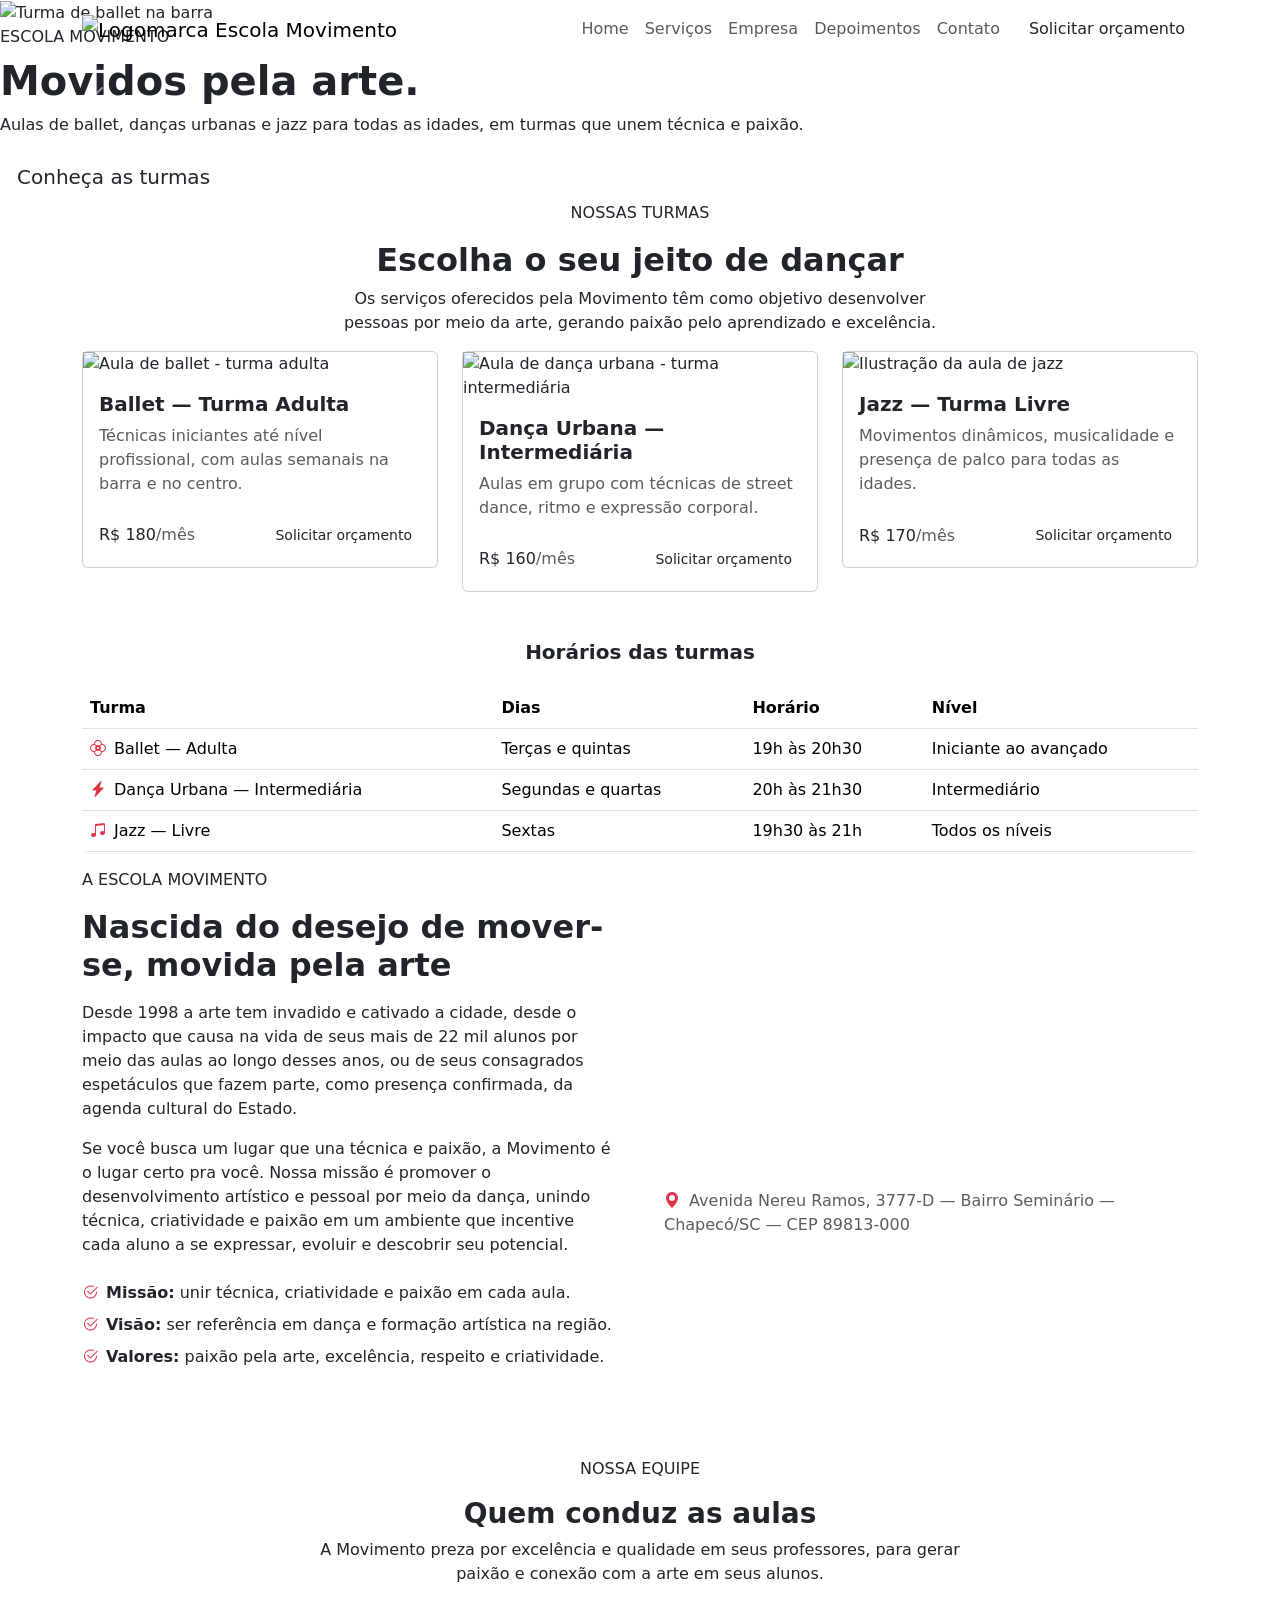
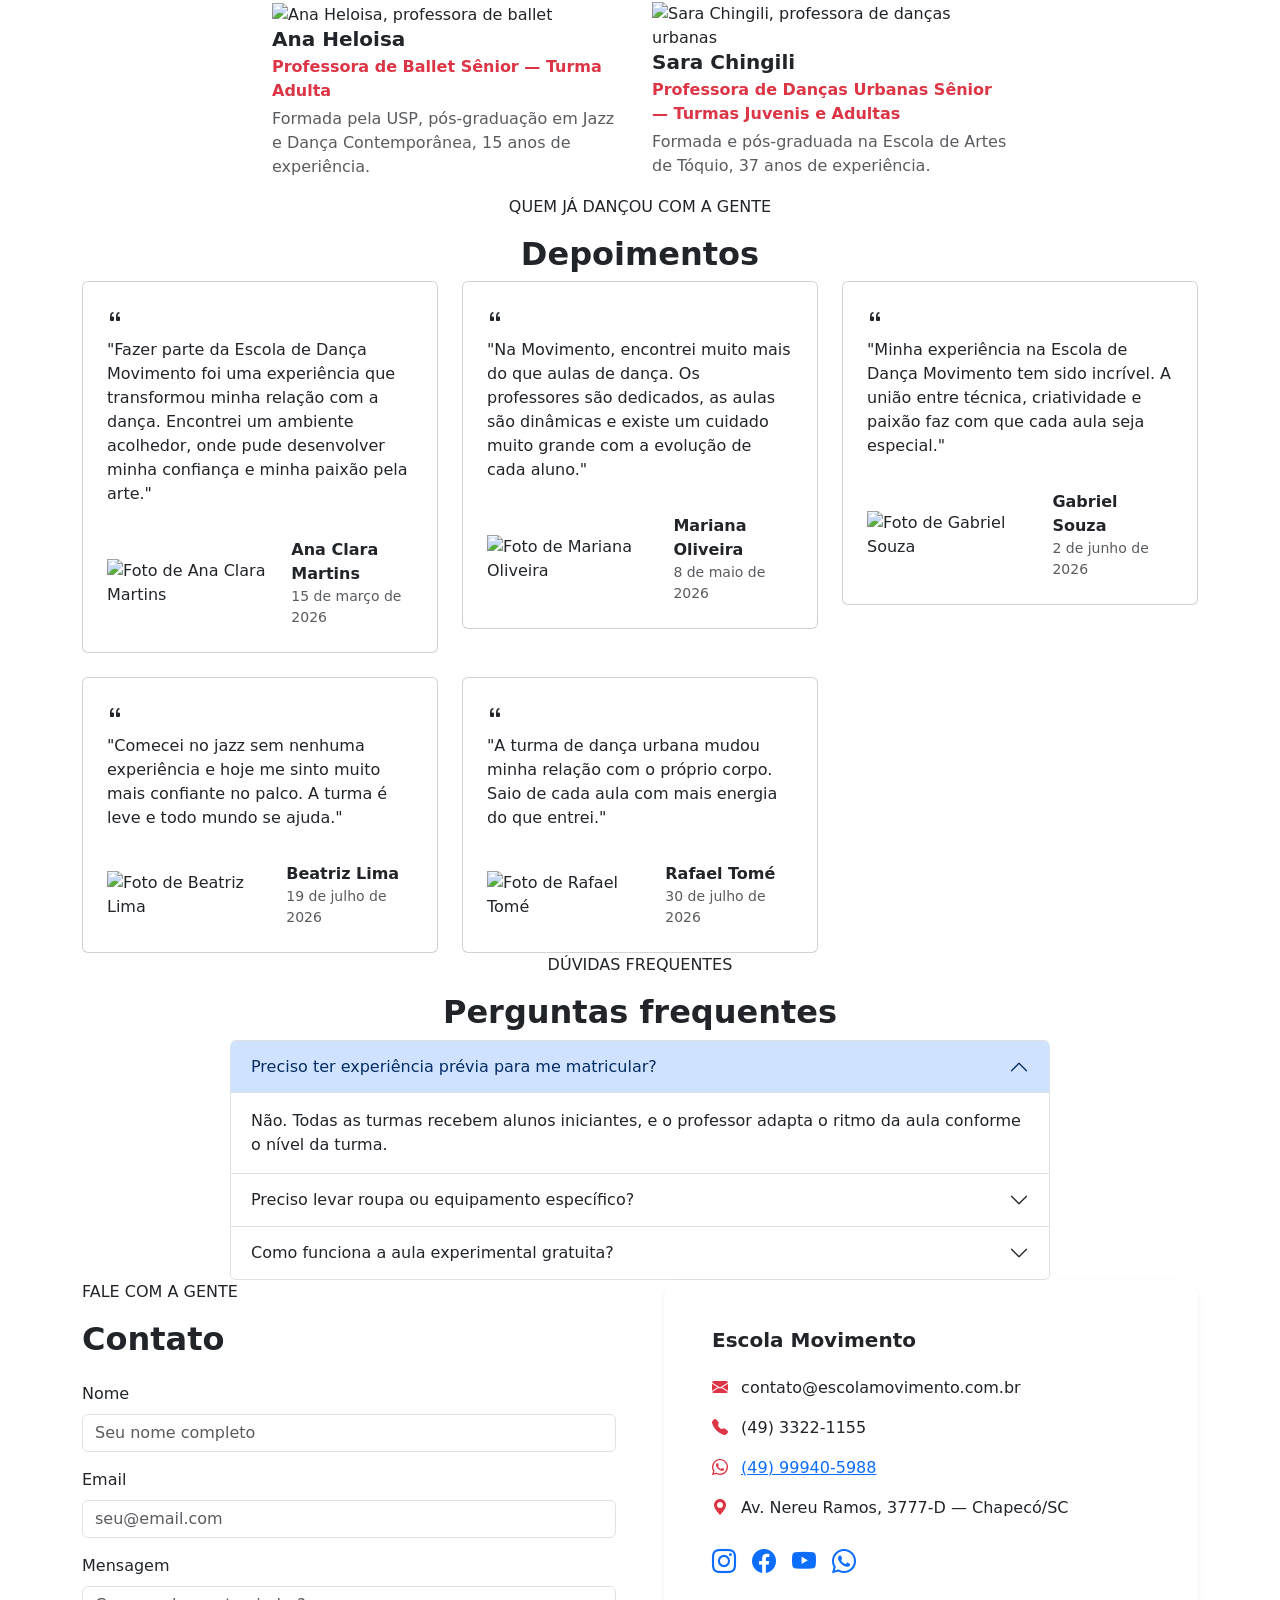
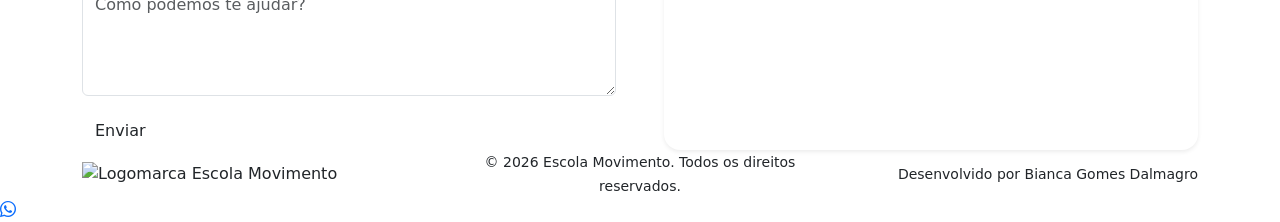
==== index.html @ 4740222b "Add files via upload" ====
<!DOCTYPE html>
<html lang="pt-br">
<head>
<meta charset="UTF-8">
<meta name="viewport" content="width=device-width, initial-scale=1.0">
<title>Escola Movimento — Movidos pela Arte</title>
<meta name="description" content="Escola de dança Movimento: aulas de ballet, danças urbanas e jazz. Movidos pela arte.">

<!-- Google Fonts -->
<link rel="preconnect" href="https://fonts.googleapis.com">
<link href="https://fonts.googleapis.com/css2?family=Fraunces:wght@400;600;700&family=Work+Sans:wght@400;500;600;700&display=swap" rel="stylesheet">

<!-- Bootstrap 5 -->
<link href="https://cdn.jsdelivr.net/npm/bootstrap@5.3.3/dist/css/bootstrap.min.css" rel="stylesheet">
<!-- Bootstrap Icons -->
<link rel="stylesheet" href="https://cdn.jsdelivr.net/npm/bootstrap-icons@1.11.3/font/bootstrap-icons.css">

<link href="css/style.css" rel="stylesheet">
</head>
<body>

<!-- ===================== NAVBAR ===================== -->
<nav class="navbar navbar-expand-lg navbar-movimento fixed-top">
  <div class="container">
    <a class="navbar-brand" href="index.html">
      <img src="images/logo/logo-movimento.png" alt="Logomarca Escola Movimento">
    </a>
    <button class="navbar-toggler" type="button" data-bs-toggle="collapse" data-bs-target="#menuPrincipal">
      <span class="navbar-toggler-icon"></span>
    </button>
    <div class="collapse navbar-collapse" id="menuPrincipal">
      <ul class="navbar-nav ms-auto align-items-lg-center">
        <li class="nav-item"><a class="nav-link" href="index.html">Home</a></li>
        <li class="nav-item"><a class="nav-link" href="#servicos">Serviços</a></li>
        <li class="nav-item"><a class="nav-link" href="#empresa">Empresa</a></li>
        <li class="nav-item"><a class="nav-link" href="#depoimentos">Depoimentos</a></li>
        <li class="nav-item"><a class="nav-link" href="#contato">Contato</a></li>
        <li class="nav-item ms-lg-2 mt-2 mt-lg-0">
          <a class="btn btn-orcamento" href="#servicos">Solicitar orçamento</a>
        </li>
      </ul>
    </div>
  </div>
</nav>

<!-- ===================== HERO / CARROSSEL ===================== -->
<header id="carroselPrincipal" class="carousel slide hero-carousel" data-bs-ride="carousel">
  <div class="carousel-indicators">
    <button type="button" data-bs-target="#carroselPrincipal" data-bs-slide-to="0" class="active"></button>
    <button type="button" data-bs-target="#carroselPrincipal" data-bs-slide-to="1"></button>
    <button type="button" data-bs-target="#carroselPrincipal" data-bs-slide-to="2"></button>
  </div>
  <div class="carousel-inner">
    <div class="carousel-item active">
      <img src="images/servicos/ballet-1.jpg" alt="Turma de ballet na barra">
      <div class="hero-caption">
        <p class="eyebrow mb-2">ESCOLA MOVIMENTO</p>
        <h1 class="display-font fw-bold">Movidos pela arte.</h1>
        <p>Aulas de ballet, danças urbanas e jazz para todas as idades, em turmas que unem técnica e paixão.</p>
        <div class="mt-3"><a href="#servicos" class="btn btn-orcamento btn-lg">Conheça as turmas</a></div>
      </div>
    </div>
    <div class="carousel-item">
      <img src="images/servicos/urbana-1.jpg" alt="Turma de dança urbana em aula">
      <div class="hero-caption">
        <p class="eyebrow mb-2">PROMOÇÃO DE SETEMBRO</p>
        <h1 class="display-font fw-bold">1ª aula experimental grátis</h1>
        <p>Matricule-se em setembro e ganhe a primeira semana de aula em qualquer uma das nossas turmas.</p>
        <div class="mt-3"><a href="#contato" class="btn btn-orcamento btn-lg">Fale conosco</a></div>
      </div>
    </div>
    <div class="carousel-item">
      <img src="images/profissionais/sara-chingili.jpg" alt="Professora conduzindo turma de dança">
      <div class="hero-caption">
        <p class="eyebrow mb-2">DESDE 1998</p>
        <h1 class="display-font fw-bold">27 anos formando artistas</h1>
        <p>Mais de 22 mil alunos já passaram pela Movimento. Técnica, criatividade e paixão em cada aula.</p>
        <div class="mt-3"><a href="#empresa" class="btn btn-outline-light btn-lg">Nossa história</a></div>
      </div>
    </div>
  </div>
  <button class="carousel-control-prev" type="button" data-bs-target="#carroselPrincipal" data-bs-slide="prev">
    <span class="carousel-control-prev-icon"></span>
  </button>
  <button class="carousel-control-next" type="button" data-bs-target="#carroselPrincipal" data-bs-slide="next">
    <span class="carousel-control-next-icon"></span>
  </button>
</header>

<!-- ===================== CATÁLOGO DE SERVIÇOS ===================== -->
<section id="servicos" class="section">
  <div class="container">
    <div class="text-center section-title mx-auto" style="max-width:640px;">
      <div class="divider-dot mx-auto"></div>
      <p class="eyebrow">NOSSAS TURMAS</p>
      <h2 class="display-font fw-bold">Escolha o seu jeito de dançar</h2>
      <p>Os serviços oferecidos pela Movimento têm como objetivo desenvolver pessoas por meio da arte, gerando paixão pelo aprendizado e excelência.</p>
    </div>

    <div class="row g-4">
      <!-- Serviço 1: Ballet -->
      <div class="col-md-4">
        <div class="card card-servico">
          <img src="images/servicos/ballet-1.jpg" alt="Aula de ballet - turma adulta">
          <div class="card-body d-flex flex-column">
            <h3 class="h5 fw-bold">Ballet — Turma Adulta</h3>
            <p class="text-muted">Técnicas iniciantes até nível profissional, com aulas semanais na barra e no centro.</p>
            <div class="d-flex justify-content-between align-items-center mt-auto pt-2">
              <span class="price">R$ 180<small class="fs-6 text-muted">/mês</small></span>
              <a href="servico1.html" class="btn btn-orcamento btn-sm">Solicitar orçamento</a>
            </div>
          </div>
        </div>
      </div>
      <!-- Serviço 2: Dança Urbana -->
      <div class="col-md-4">
        <div class="card card-servico">
          <img src="images/servicos/urbana-1.jpg" alt="Aula de dança urbana - turma intermediária">
          <div class="card-body d-flex flex-column">
            <h3 class="h5 fw-bold">Dança Urbana — Intermediária</h3>
            <p class="text-muted">Aulas em grupo com técnicas de street dance, ritmo e expressão corporal.</p>
            <div class="d-flex justify-content-between align-items-center mt-auto pt-2">
              <span class="price">R$ 160<small class="fs-6 text-muted">/mês</small></span>
              <a href="servico2.html" class="btn btn-orcamento btn-sm">Solicitar orçamento</a>
            </div>
          </div>
        </div>
      </div>
      <!-- Serviço 3: Jazz -->
      <div class="col-md-4">
        <div class="card card-servico">
          <div class="svg-wrap">
            <img src="images/servicos/jazz-1.svg" alt="Ilustração da aula de jazz">
          </div>
          <div class="card-body d-flex flex-column">
            <h3 class="h5 fw-bold">Jazz — Turma Livre</h3>
            <p class="text-muted">Movimentos dinâmicos, musicalidade e presença de palco para todas as idades.</p>
            <div class="d-flex justify-content-between align-items-center mt-auto pt-2">
              <span class="price">R$ 170<small class="fs-6 text-muted">/mês</small></span>
              <a href="servico3.html" class="btn btn-orcamento btn-sm">Solicitar orçamento</a>
            </div>
          </div>
        </div>
      </div>
    </div>

    <!-- Tabela de horários -->
    <div class="mt-5">
      <h3 class="h5 fw-bold text-center mb-4">Horários das turmas</h3>
      <div class="table-responsive">
        <table class="table table-horarios align-middle bg-white rounded overflow-hidden">
          <thead>
            <tr>
              <th>Turma</th>
              <th>Dias</th>
              <th>Horário</th>
              <th>Nível</th>
            </tr>
          </thead>
          <tbody>
            <tr>
              <td><i class="bi bi-flower2 me-2 text-danger"></i>Ballet — Adulta</td>
              <td>Terças e quintas</td>
              <td>19h às 20h30</td>
              <td>Iniciante ao avançado</td>
            </tr>
            <tr>
              <td><i class="bi bi-lightning-charge-fill me-2 text-danger"></i>Dança Urbana — Intermediária</td>
              <td>Segundas e quartas</td>
              <td>20h às 21h30</td>
              <td>Intermediário</td>
            </tr>
            <tr>
              <td><i class="bi bi-music-note-beamed me-2 text-danger"></i>Jazz — Livre</td>
              <td>Sextas</td>
              <td>19h30 às 21h</td>
              <td>Todos os níveis</td>
            </tr>
          </tbody>
        </table>
      </div>
    </div>
  </div>
</section>

<!-- ===================== EMPRESA / PROFISSIONAIS ===================== -->
<section id="empresa" class="section section-alt">
  <div class="container">
    <div class="row align-items-center g-5">
      <div class="col-lg-6">
        <div class="divider-dot"></div>
        <p class="eyebrow">A ESCOLA MOVIMENTO</p>
        <h2 class="display-font fw-bold mb-3">Nascida do desejo de mover-se, movida pela arte</h2>
        <p>Desde 1998 a arte tem invadido e cativado a cidade, desde o impacto que causa na vida de seus mais de 22 mil alunos por meio das aulas ao longo desses anos, ou de seus consagrados espetáculos que fazem parte, como presença confirmada, da agenda cultural do Estado.</p>
        <p>Se você busca um lugar que una técnica e paixão, a Movimento é o lugar certo pra você. Nossa missão é promover o desenvolvimento artístico e pessoal por meio da dança, unindo técnica, criatividade e paixão em um ambiente que incentive cada aluno a se expressar, evoluir e descobrir seu potencial.</p>
        <ul class="list-unstyled mt-4">
          <li class="mb-2"><i class="bi bi-check2-circle text-danger me-2"></i><strong>Missão:</strong> unir técnica, criatividade e paixão em cada aula.</li>
          <li class="mb-2"><i class="bi bi-check2-circle text-danger me-2"></i><strong>Visão:</strong> ser referência em dança e formação artística na região.</li>
          <li class="mb-2"><i class="bi bi-check2-circle text-danger me-2"></i><strong>Valores:</strong> paixão pela arte, excelência, respeito e criatividade.</li>
        </ul>
      </div>
      <div class="col-lg-6">
        <iframe class="map-frame" loading="lazy"
          src="https://www.google.com/maps?q=Avenida+Nereu+Ramos,+3777,+Semin%C3%A1rio,+Chapec%C3%B3+-+SC,+89813-000&output=embed"
          allowfullscreen></iframe>
        <p class="text-muted mt-3 mb-0"><i class="bi bi-geo-alt-fill text-danger me-1"></i>
          Avenida Nereu Ramos, 3777-D — Bairro Seminário — Chapecó/SC — CEP 89813-000</p>
      </div>
    </div>

    <!-- Profissionais -->
    <div class="text-center section-title mx-auto mt-5 pt-4" style="max-width:640px;">
      <p class="eyebrow">NOSSA EQUIPE</p>
      <h3 class="display-font fw-bold">Quem conduz as aulas</h3>
      <p>A Movimento preza por excelência e qualidade em seus professores, para gerar paixão e conexão com a arte em seus alunos.</p>
    </div>
    <div class="row g-4 justify-content-center">
      <div class="col-md-4">
        <div class="card-profissional">
          <img src="images/profissionais/ana-heloisa.jpg" alt="Ana Heloisa, professora de ballet">
          <h4 class="h5 fw-bold mb-1">Ana Heloisa</h4>
          <p class="text-danger fw-semibold mb-1">Professora de Ballet Sênior — Turma Adulta</p>
          <p class="text-muted">Formada pela USP, pós-graduação em Jazz e Dança Contemporânea, 15 anos de experiência.</p>
        </div>
      </div>
      <div class="col-md-4">
        <div class="card-profissional">
          <img src="images/profissionais/sara-chingili.jpg" alt="Sara Chingili, professora de danças urbanas">
          <h4 class="h5 fw-bold mb-1">Sara Chingili</h4>
          <p class="text-danger fw-semibold mb-1">Professora de Danças Urbanas Sênior — Turmas Juvenis e Adultas</p>
          <p class="text-muted">Formada e pós-graduada na Escola de Artes de Tóquio, 37 anos de experiência.</p>
        </div>
      </div>
    </div>
  </div>
</section>

<!-- ===================== DEPOIMENTOS ===================== -->
<section id="depoimentos" class="section">
  <div class="container">
    <div class="text-center section-title mx-auto" style="max-width:640px;">
      <div class="divider-dot mx-auto"></div>
      <p class="eyebrow">QUEM JÁ DANÇOU COM A GENTE</p>
      <h2 class="display-font fw-bold">Depoimentos</h2>
    </div>
    <div class="row g-4">
      <div class="col-md-4">
        <div class="card card-depoimento p-4">
          <i class="bi bi-quote quote-icon mb-2"></i>
          <p>"Fazer parte da Escola de Dança Movimento foi uma experiência que transformou minha relação com a dança. Encontrei um ambiente acolhedor, onde pude desenvolver minha confiança e minha paixão pela arte."</p>
          <div class="d-flex align-items-center mt-3">
            <img src="images/depoimentos/avatar-acm.svg" alt="Foto de Ana Clara Martins" class="me-3">
            <div>
              <strong>Ana Clara Martins</strong>
              <div class="text-muted small">15 de março de 2026</div>
            </div>
          </div>
        </div>
      </div>
      <div class="col-md-4">
        <div class="card card-depoimento p-4">
          <i class="bi bi-quote quote-icon mb-2"></i>
          <p>"Na Movimento, encontrei muito mais do que aulas de dança. Os professores são dedicados, as aulas são dinâmicas e existe um cuidado muito grande com a evolução de cada aluno."</p>
          <div class="d-flex align-items-center mt-3">
            <img src="images/depoimentos/avatar-mo.svg" alt="Foto de Mariana Oliveira" class="me-3">
            <div>
              <strong>Mariana Oliveira</strong>
              <div class="text-muted small">8 de maio de 2026</div>
            </div>
          </div>
        </div>
      </div>
      <div class="col-md-4">
        <div class="card card-depoimento p-4">
          <i class="bi bi-quote quote-icon mb-2"></i>
          <p>"Minha experiência na Escola de Dança Movimento tem sido incrível. A união entre técnica, criatividade e paixão faz com que cada aula seja especial."</p>
          <div class="d-flex align-items-center mt-3">
            <img src="images/depoimentos/avatar-gs.svg" alt="Foto de Gabriel Souza" class="me-3">
            <div>
              <strong>Gabriel Souza</strong>
              <div class="text-muted small">2 de junho de 2026</div>
            </div>
          </div>
        </div>
      </div>
      <div class="col-md-4">
        <div class="card card-depoimento p-4">
          <i class="bi bi-quote quote-icon mb-2"></i>
          <p>"Comecei no jazz sem nenhuma experiência e hoje me sinto muito mais confiante no palco. A turma é leve e todo mundo se ajuda."</p>
          <div class="d-flex align-items-center mt-3">
            <img src="images/depoimentos/avatar-bl.svg" alt="Foto de Beatriz Lima" class="me-3">
            <div>
              <strong>Beatriz Lima</strong>
              <div class="text-muted small">19 de julho de 2026</div>
            </div>
          </div>
        </div>
      </div>
      <div class="col-md-4">
        <div class="card card-depoimento p-4">
          <i class="bi bi-quote quote-icon mb-2"></i>
          <p>"A turma de dança urbana mudou minha relação com o próprio corpo. Saio de cada aula com mais energia do que entrei."</p>
          <div class="d-flex align-items-center mt-3">
            <img src="images/depoimentos/avatar-rt.svg" alt="Foto de Rafael Tomé" class="me-3">
            <div>
              <strong>Rafael Tomé</strong>
              <div class="text-muted small">30 de julho de 2026</div>
            </div>
          </div>
        </div>
      </div>
    </div>
  </div>
</section>

<!-- ===================== FAQ (Accordion) ===================== -->
<section class="section section-alt">
  <div class="container">
    <div class="text-center section-title mx-auto" style="max-width:640px;">
      <p class="eyebrow">DÚVIDAS FREQUENTES</p>
      <h2 class="display-font fw-bold">Perguntas frequentes</h2>
    </div>
    <div class="accordion mx-auto" id="faqAccordion" style="max-width:820px;">
      <div class="accordion-item">
        <h2 class="accordion-header">
          <button class="accordion-button" type="button" data-bs-toggle="collapse" data-bs-target="#faq1">
            Preciso ter experiência prévia para me matricular?
          </button>
        </h2>
        <div id="faq1" class="accordion-collapse collapse show" data-bs-parent="#faqAccordion">
          <div class="accordion-body">Não. Todas as turmas recebem alunos iniciantes, e o professor adapta o ritmo da aula conforme o nível da turma.</div>
        </div>
      </div>
      <div class="accordion-item">
        <h2 class="accordion-header">
          <button class="accordion-button collapsed" type="button" data-bs-toggle="collapse" data-bs-target="#faq2">
            Preciso levar roupa ou equipamento específico?
          </button>
        </h2>
        <div id="faq2" class="accordion-collapse collapse" data-bs-parent="#faqAccordion">
          <div class="accordion-body">Recomendamos roupas confortáveis e sapatilhas apropriadas para cada modalidade. Na primeira aula, tênis e roupa de academia já são suficientes.</div>
        </div>
      </div>
      <div class="accordion-item">
        <h2 class="accordion-header">
          <button class="accordion-button collapsed" type="button" data-bs-toggle="collapse" data-bs-target="#faq3">
            Como funciona a aula experimental gratuita?
          </button>
        </h2>
        <div id="faq3" class="accordion-collapse collapse" data-bs-parent="#faqAccordion">
          <div class="accordion-body">Basta preencher o formulário de contato ou solicitar orçamento em qualquer uma das turmas — nossa equipe entra em contato para agendar seu primeiro dia.</div>
        </div>
      </div>
    </div>
  </div>
</section>

<!-- ===================== CONTATO ===================== -->
<section id="contato" class="section">
  <div class="container">
    <div class="row g-5">
      <div class="col-lg-6">
        <div class="divider-dot"></div>
        <p class="eyebrow">FALE COM A GENTE</p>
        <h2 class="display-font fw-bold mb-4">Contato</h2>
        <form>
          <div class="mb-3">
            <label class="form-label" for="contatoNome">Nome</label>
            <input type="text" class="form-control" id="contatoNome" placeholder="Seu nome completo" required>
          </div>
          <div class="mb-3">
            <label class="form-label" for="contatoEmail">Email</label>
            <input type="email" class="form-control" id="contatoEmail" placeholder="seu@email.com" required>
          </div>
          <div class="mb-3">
            <label class="form-label" for="contatoMensagem">Mensagem</label>
            <textarea class="form-control" id="contatoMensagem" rows="4" placeholder="Como podemos te ajudar?" required></textarea>
          </div>
          <button type="submit" class="btn btn-orcamento">Enviar</button>
        </form>
      </div>
      <div class="col-lg-6">
        <div class="bg-white rounded-4 p-4 p-lg-5 h-100 shadow-sm">
          <h3 class="h5 fw-bold mb-4">Escola Movimento</h3>
          <p class="mb-3"><i class="bi bi-envelope-fill text-danger me-2"></i> contato@escolamovimento.com.br</p>
          <p class="mb-3"><i class="bi bi-telephone-fill text-danger me-2"></i> (49) 3322-1155</p>
          <p class="mb-3"><i class="bi bi-whatsapp text-danger me-2"></i>
            <a href="https://wa.me/5549999405988" target="_blank" rel="noopener">(49) 99940-5988</a>
          </p>
          <p class="mb-4"><i class="bi bi-geo-alt-fill text-danger me-2"></i> Av. Nereu Ramos, 3777-D — Chapecó/SC</p>
          <div class="d-flex gap-3 fs-4">
            <a href="#" aria-label="Instagram"><i class="bi bi-instagram"></i></a>
            <a href="#" aria-label="Facebook"><i class="bi bi-facebook"></i></a>
            <a href="#" aria-label="YouTube"><i class="bi bi-youtube"></i></a>
            <a href="https://wa.me/5549999405988" target="_blank" rel="noopener" aria-label="WhatsApp"><i class="bi bi-whatsapp"></i></a>
          </div>
        </div>
      </div>
    </div>
  </div>
</section>

<!-- ===================== FOOTER ===================== -->
<footer class="site-footer">
  <div class="container">
    <div class="row gy-3 align-items-center">
      <div class="col-md-4 footer-logo">
        <img src="images/logo/logo-movimento.png" alt="Logomarca Escola Movimento">
      </div>
      <div class="col-md-4 text-md-center">
        <small>&copy; 2026 Escola Movimento. Todos os direitos reservados.</small>
      </div>
      <div class="col-md-4 text-md-end">
        <small>Desenvolvido por Bianca Gomes Dalmagro</small>
      </div>
    </div>
  </div>
</footer>

<a href="https://wa.me/5549999405988" target="_blank" rel="noopener" class="whatsapp-float" aria-label="Fale conosco no WhatsApp">
  <i class="bi bi-whatsapp"></i>
</a>

<script src="https://cdn.jsdelivr.net/npm/bootstrap@5.3.3/dist/js/bootstrap.bundle.min.js"></script>
</body>
</html>
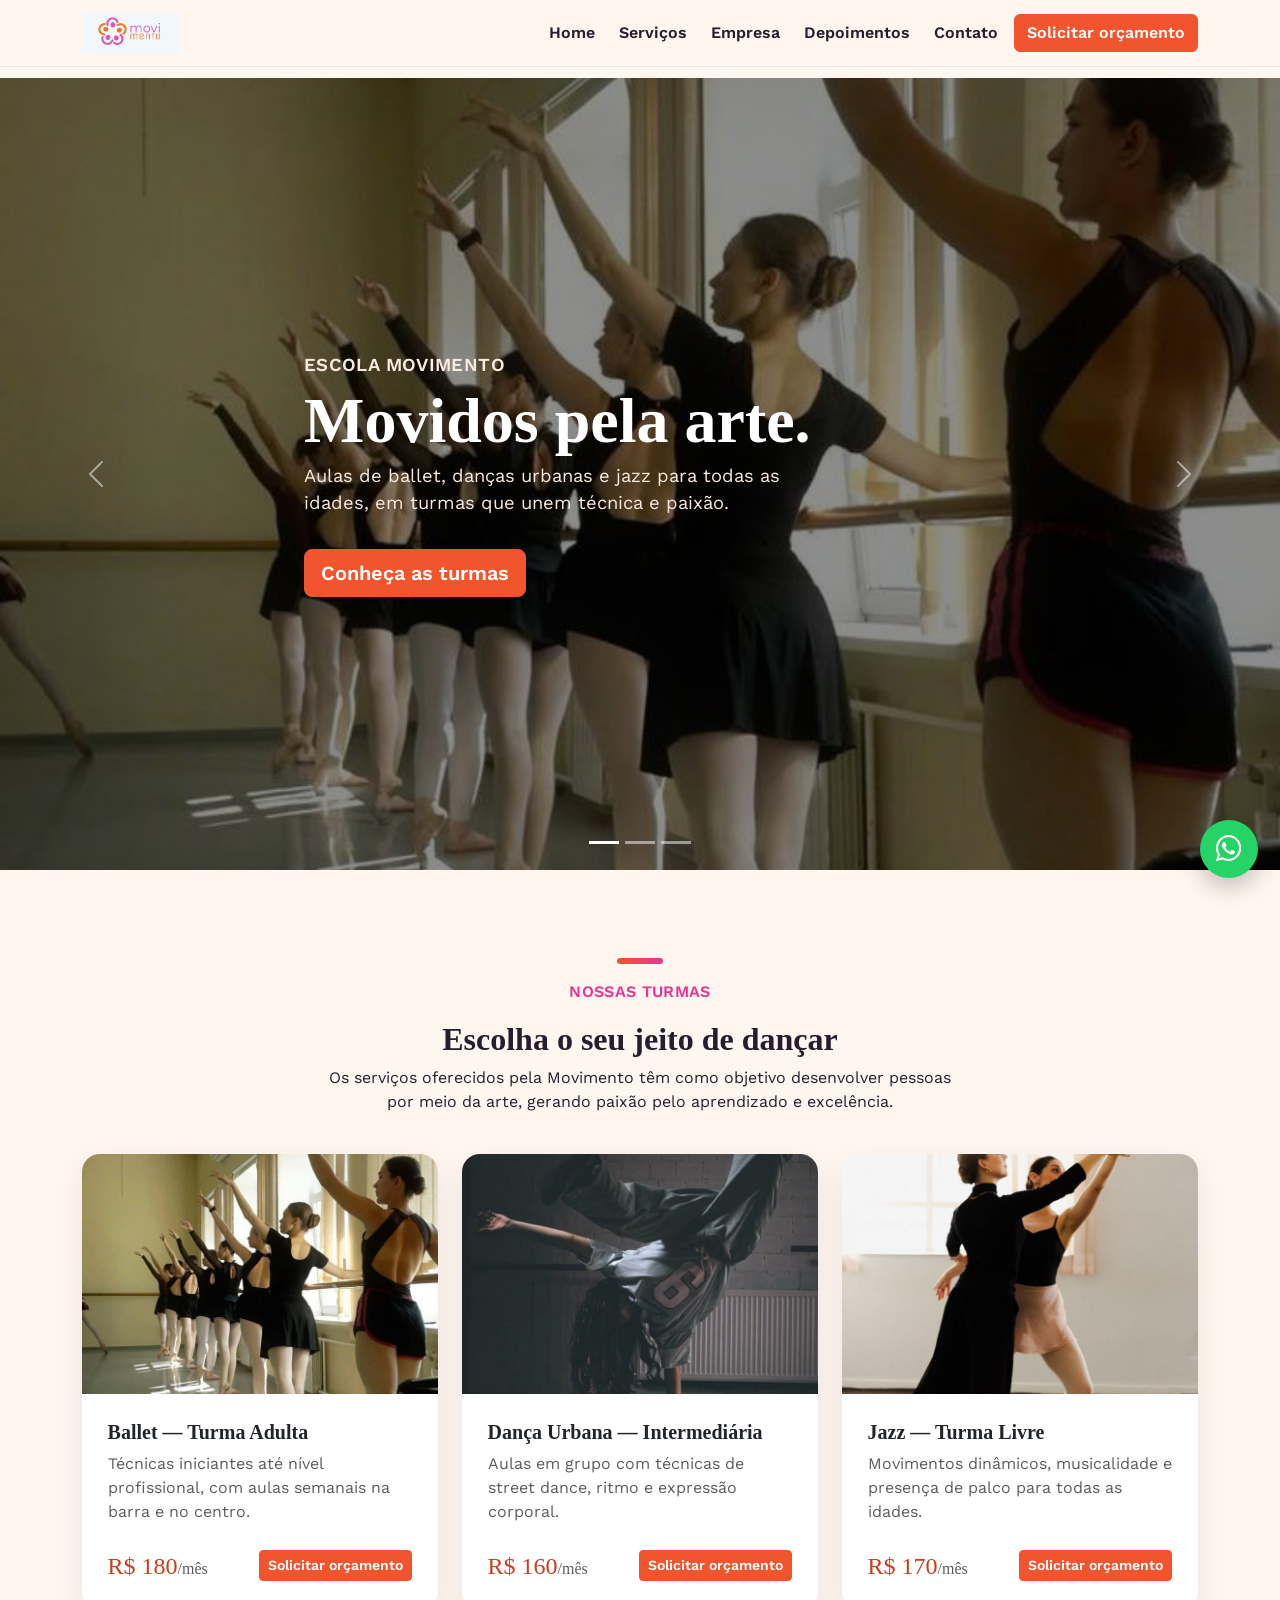
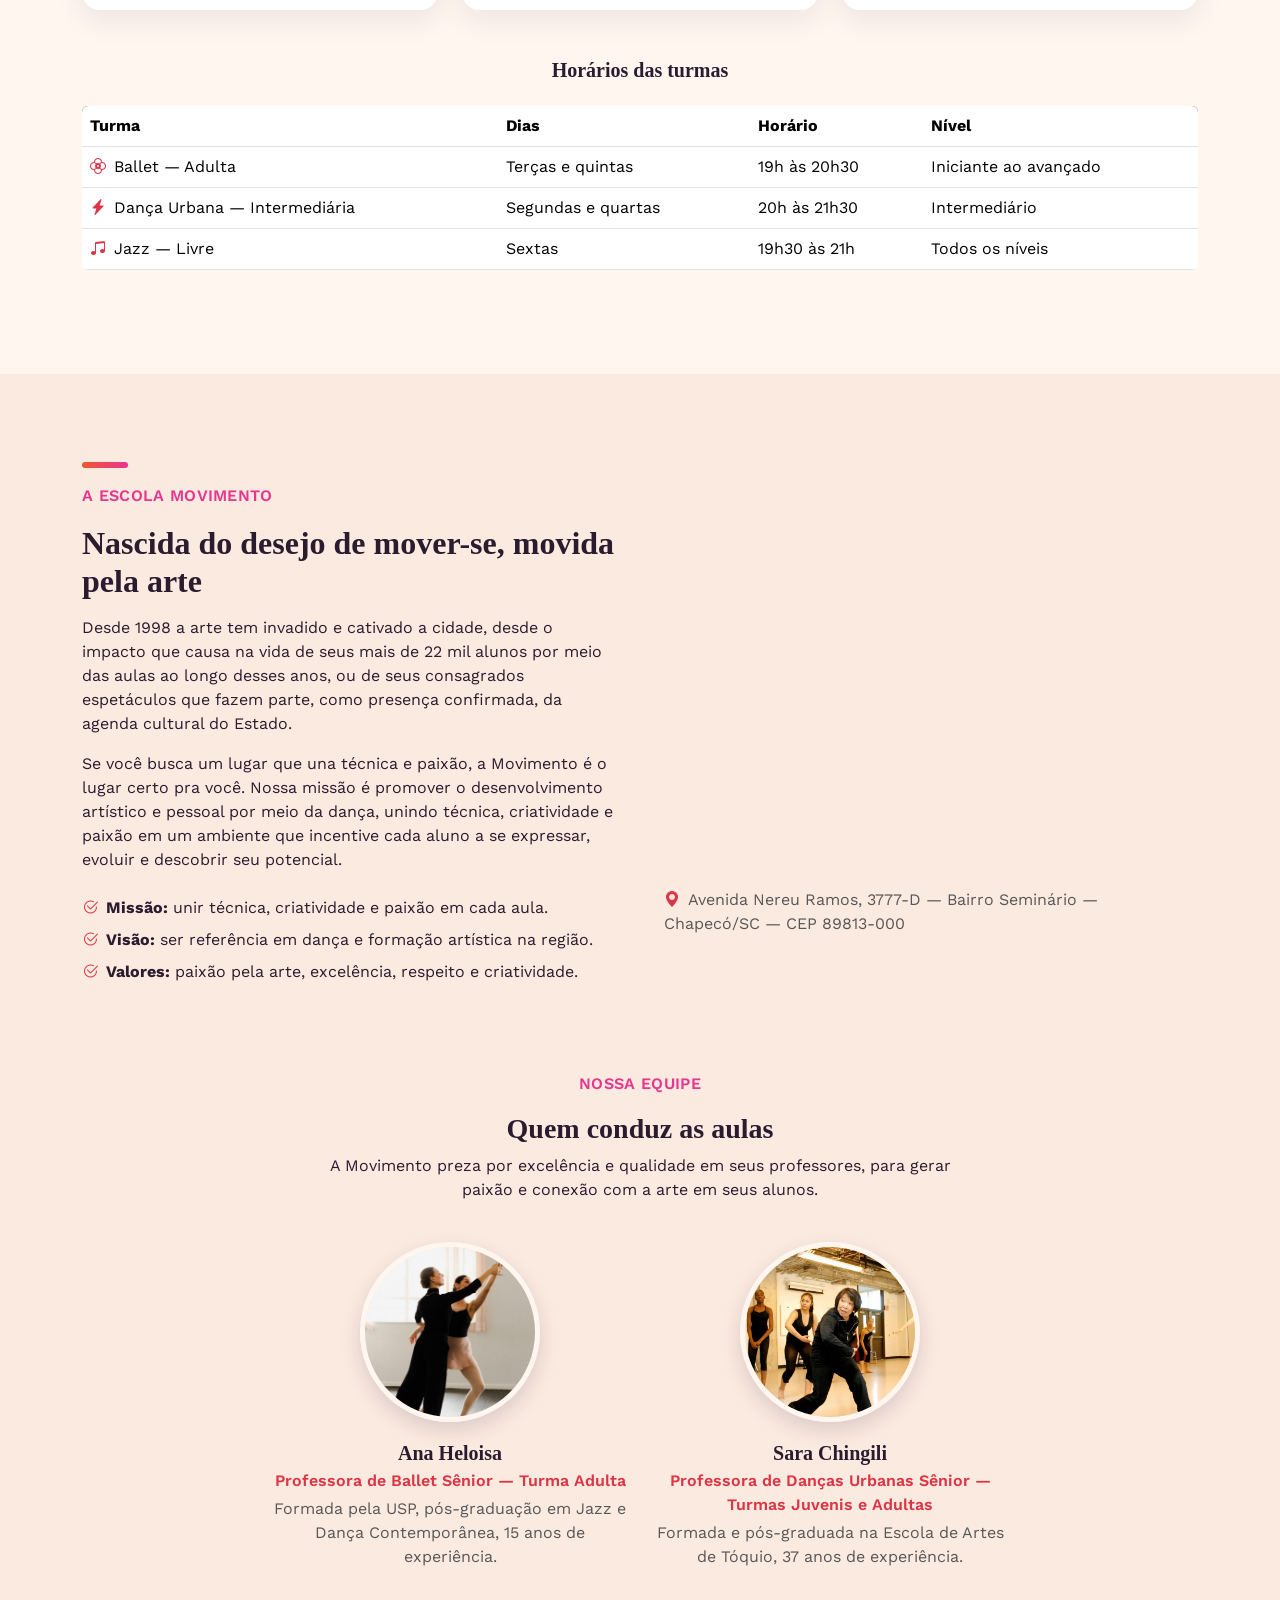
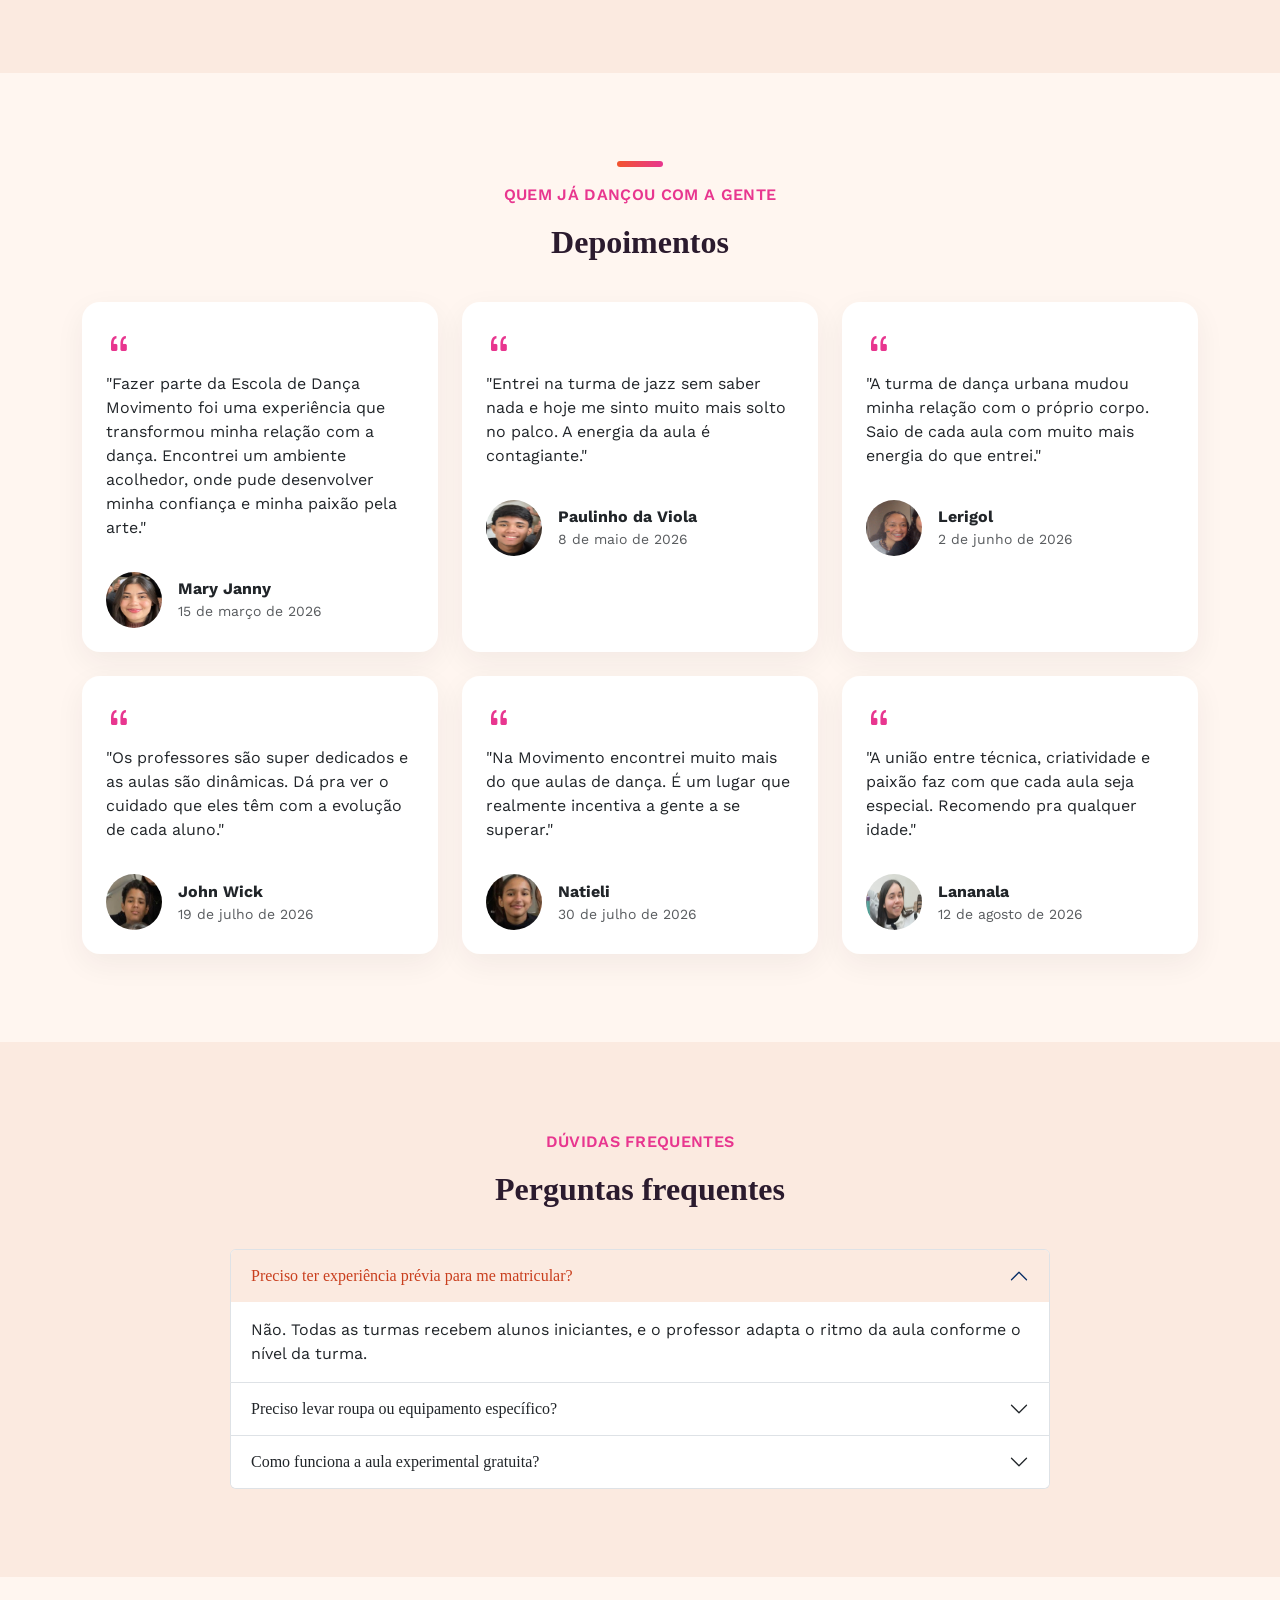
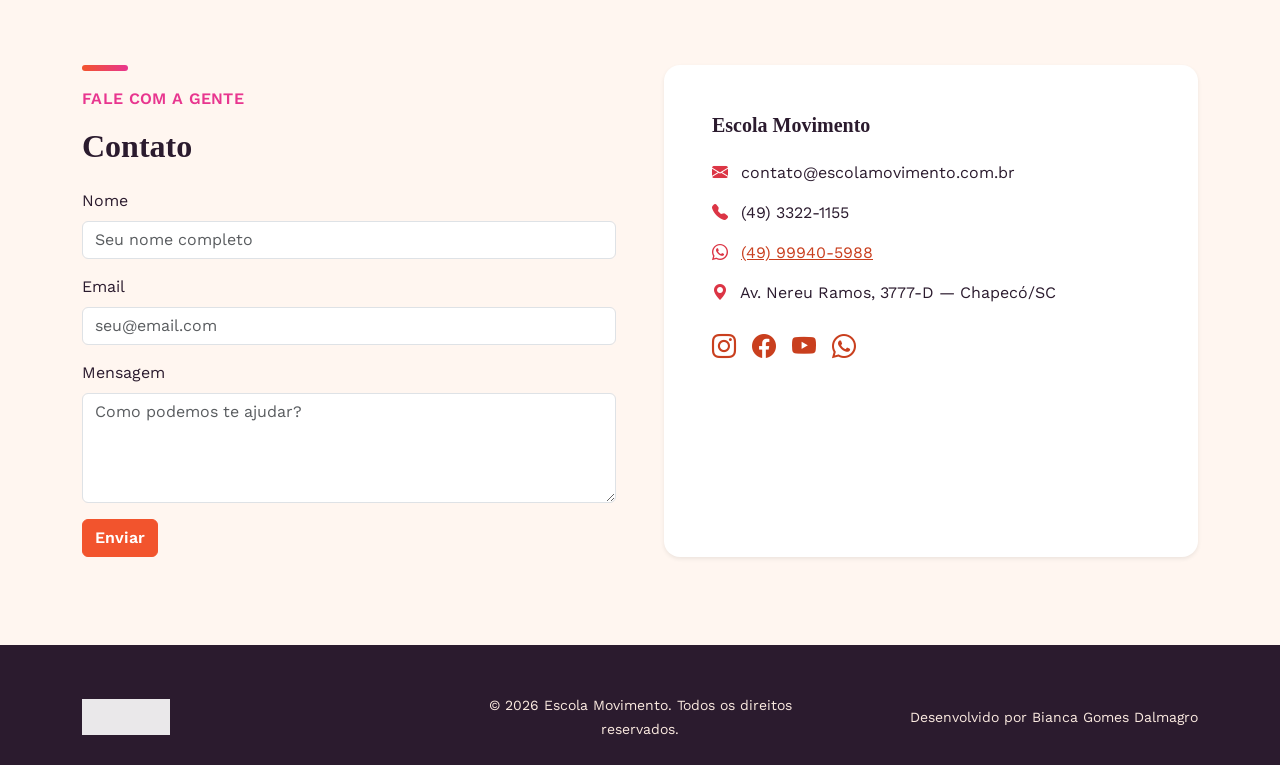
==== commit 5ce9fed2: "Add files via upload" ====
--- a/index.html
+++ b/index.html
@@ -129,9 +129,7 @@
       <!-- Serviço 3: Jazz -->
       <div class="col-md-4">
         <div class="card card-servico">
-          <div class="svg-wrap">
-            <img src="images/servicos/jazz-1.svg" alt="Ilustração da aula de jazz">
-          </div>
+          <img src="images/servicos/ballet-2.jpg" alt="Aula de jazz - movimento e expressão">
           <div class="card-body d-flex flex-column">
             <h3 class="h5 fw-bold">Jazz — Turma Livre</h3>
             <p class="text-muted">Movimentos dinâmicos, musicalidade e presença de palco para todas as idades.</p>
@@ -249,9 +247,9 @@
           <i class="bi bi-quote quote-icon mb-2"></i>
           <p>"Fazer parte da Escola de Dança Movimento foi uma experiência que transformou minha relação com a dança. Encontrei um ambiente acolhedor, onde pude desenvolver minha confiança e minha paixão pela arte."</p>
           <div class="d-flex align-items-center mt-3">
-            <img src="images/depoimentos/avatar-acm.svg" alt="Foto de Ana Clara Martins" class="me-3">
-            <div>
-              <strong>Ana Clara Martins</strong>
+            <img src="images/depoimentos/mary-janny.png" alt="Foto de Mary Janny" class="me-3">
+            <div>
+              <strong>Mary Janny</strong>
               <div class="text-muted small">15 de março de 2026</div>
             </div>
           </div>
@@ -260,11 +258,11 @@
       <div class="col-md-4">
         <div class="card card-depoimento p-4">
           <i class="bi bi-quote quote-icon mb-2"></i>
-          <p>"Na Movimento, encontrei muito mais do que aulas de dança. Os professores são dedicados, as aulas são dinâmicas e existe um cuidado muito grande com a evolução de cada aluno."</p>
-          <div class="d-flex align-items-center mt-3">
-            <img src="images/depoimentos/avatar-mo.svg" alt="Foto de Mariana Oliveira" class="me-3">
-            <div>
-              <strong>Mariana Oliveira</strong>
+          <p>"Entrei na turma de jazz sem saber nada e hoje me sinto muito mais solto no palco. A energia da aula é contagiante."</p>
+          <div class="d-flex align-items-center mt-3">
+            <img src="images/depoimentos/paulinho-da-viola.png" alt="Foto de Paulinho da Viola" class="me-3">
+            <div>
+              <strong>Paulinho da Viola</strong>
               <div class="text-muted small">8 de maio de 2026</div>
             </div>
           </div>
@@ -273,11 +271,11 @@
       <div class="col-md-4">
         <div class="card card-depoimento p-4">
           <i class="bi bi-quote quote-icon mb-2"></i>
-          <p>"Minha experiência na Escola de Dança Movimento tem sido incrível. A união entre técnica, criatividade e paixão faz com que cada aula seja especial."</p>
-          <div class="d-flex align-items-center mt-3">
-            <img src="images/depoimentos/avatar-gs.svg" alt="Foto de Gabriel Souza" class="me-3">
-            <div>
-              <strong>Gabriel Souza</strong>
+          <p>"A turma de dança urbana mudou minha relação com o próprio corpo. Saio de cada aula com muito mais energia do que entrei."</p>
+          <div class="d-flex align-items-center mt-3">
+            <img src="images/depoimentos/lerigol.png" alt="Foto de Lerigol" class="me-3">
+            <div>
+              <strong>Lerigol</strong>
               <div class="text-muted small">2 de junho de 2026</div>
             </div>
           </div>
@@ -286,11 +284,11 @@
       <div class="col-md-4">
         <div class="card card-depoimento p-4">
           <i class="bi bi-quote quote-icon mb-2"></i>
-          <p>"Comecei no jazz sem nenhuma experiência e hoje me sinto muito mais confiante no palco. A turma é leve e todo mundo se ajuda."</p>
-          <div class="d-flex align-items-center mt-3">
-            <img src="images/depoimentos/avatar-bl.svg" alt="Foto de Beatriz Lima" class="me-3">
-            <div>
-              <strong>Beatriz Lima</strong>
+          <p>"Os professores são super dedicados e as aulas são dinâmicas. Dá pra ver o cuidado que eles têm com a evolução de cada aluno."</p>
+          <div class="d-flex align-items-center mt-3">
+            <img src="images/depoimentos/john-wick.png" alt="Foto de John Wick" class="me-3">
+            <div>
+              <strong>John Wick</strong>
               <div class="text-muted small">19 de julho de 2026</div>
             </div>
           </div>
@@ -299,12 +297,25 @@
       <div class="col-md-4">
         <div class="card card-depoimento p-4">
           <i class="bi bi-quote quote-icon mb-2"></i>
-          <p>"A turma de dança urbana mudou minha relação com o próprio corpo. Saio de cada aula com mais energia do que entrei."</p>
-          <div class="d-flex align-items-center mt-3">
-            <img src="images/depoimentos/avatar-rt.svg" alt="Foto de Rafael Tomé" class="me-3">
-            <div>
-              <strong>Rafael Tomé</strong>
+          <p>"Na Movimento encontrei muito mais do que aulas de dança. É um lugar que realmente incentiva a gente a se superar."</p>
+          <div class="d-flex align-items-center mt-3">
+            <img src="images/depoimentos/natieli.png" alt="Foto de Natieli" class="me-3">
+            <div>
+              <strong>Natieli</strong>
               <div class="text-muted small">30 de julho de 2026</div>
+            </div>
+          </div>
+        </div>
+      </div>
+      <div class="col-md-4">
+        <div class="card card-depoimento p-4">
+          <i class="bi bi-quote quote-icon mb-2"></i>
+          <p>"A união entre técnica, criatividade e paixão faz com que cada aula seja especial. Recomendo pra qualquer idade."</p>
+          <div class="d-flex align-items-center mt-3">
+            <img src="images/depoimentos/lananala.png" alt="Foto de Lananala" class="me-3">
+            <div>
+              <strong>Lananala</strong>
+              <div class="text-muted small">12 de agosto de 2026</div>
             </div>
           </div>
         </div>
--- a/css/style.css
+++ b/css/style.css
@@ -0,0 +1,193 @@
+/* =========================================================
+   Escola Movimento — Design Tokens
+   Primária: Laranja | Secundária: Rosa
+   ========================================================= */
+:root {
+  --color-primary: #F2542D;      /* laranja */
+  --color-primary-dark: #C93F1E;
+  --color-secondary: #E8368F;    /* rosa */
+  --color-secondary-dark: #C21F73;
+  --color-ink: #2B1B2E;          /* texto escuro, tom ameixa */
+  --color-cream: #FFF6F0;        /* fundo claro */
+  --color-cream-alt: #FBEAE0;
+  --color-white: #FFFFFF;
+
+  --font-display: "Fraunces", serif;
+  --font-body: "Work Sans", sans-serif;
+}
+
+html { scroll-behavior: smooth; }
+
+body {
+  font-family: var(--font-body);
+  color: var(--color-ink);
+  background-color: var(--color-cream);
+  padding-top: 78px;
+}
+
+h1, h2, h3, h4, .display-font {
+  font-family: var(--font-display);
+  color: var(--color-ink);
+}
+
+a { color: var(--color-primary-dark); }
+a:hover { color: var(--color-secondary-dark); }
+
+.section { padding: 5.5rem 0; }
+.section-alt { background-color: var(--color-cream-alt); }
+
+.eyebrow {
+  font-family: var(--font-body);
+  font-weight: 600;
+  color: var(--color-secondary);
+  letter-spacing: 0.02em;
+}
+
+/* ---------- Navbar ---------- */
+.navbar-movimento {
+  background-color: var(--color-cream);
+  box-shadow: 0 1px 0 rgba(43,27,46,0.08);
+}
+.navbar-movimento .navbar-brand img { height: 40px; }
+.navbar-movimento .nav-link {
+  font-weight: 600;
+  color: var(--color-ink);
+  margin-left: 0.5rem;
+}
+.navbar-movimento .nav-link:hover,
+.navbar-movimento .nav-link.active {
+  color: var(--color-primary);
+}
+.btn-orcamento {
+  background-color: var(--color-primary);
+  border-color: var(--color-primary);
+  color: var(--color-white);
+  font-weight: 600;
+}
+.btn-orcamento:hover {
+  background-color: var(--color-primary-dark);
+  border-color: var(--color-primary-dark);
+  color: var(--color-white);
+}
+.btn-outline-brand {
+  border-color: var(--color-ink);
+  color: var(--color-ink);
+  font-weight: 600;
+}
+.btn-outline-brand:hover {
+  background-color: var(--color-ink);
+  color: var(--color-white);
+}
+
+/* ---------- Hero / Carousel ---------- */
+.hero-carousel .carousel-item { height: 88vh; min-height: 460px; }
+.hero-carousel .carousel-item img {
+  width: 100%; height: 100%; object-fit: cover;
+  filter: brightness(0.55);
+}
+.hero-caption {
+  position: absolute; inset: 0;
+  display: flex; flex-direction: column; justify-content: center;
+  max-width: 720px; margin: 0 auto; text-align: left;
+  padding: 0 1.5rem;
+}
+.hero-caption h1 {
+  color: var(--color-white);
+  font-size: clamp(2.4rem, 5vw, 4rem);
+  line-height: 1.05;
+}
+.hero-caption p { color: var(--color-cream-alt); font-size: 1.15rem; max-width: 34rem; }
+.hero-blob {
+  position: absolute; border-radius: 50%; opacity: 0.5; filter: blur(2px);
+}
+
+/* ---------- Cards ---------- */
+.card-servico {
+  border: none;
+  border-radius: 18px;
+  overflow: hidden;
+  background: var(--color-white);
+  box-shadow: 0 10px 30px rgba(43,27,46,0.08);
+  height: 100%;
+}
+.card-servico img, .card-servico .svg-wrap { height: 240px; object-fit: cover; width: 100%; }
+.card-servico .svg-wrap { display:flex; }
+.card-servico .svg-wrap svg { width:100%; height:100%; object-fit:cover; }
+.card-servico .card-body { padding: 1.6rem; }
+.card-servico .price {
+  font-family: var(--font-display);
+  font-size: 1.5rem;
+  color: var(--color-primary-dark);
+}
+
+.card-profissional { text-align: center; }
+.card-profissional img {
+  width: 180px; height: 180px; border-radius: 50%;
+  object-fit: cover; margin: 0 auto 1.2rem;
+  border: 5px solid var(--color-cream);
+  box-shadow: 0 8px 20px rgba(43,27,46,0.15);
+}
+
+.card-depoimento {
+  border: none; border-radius: 18px;
+  background: var(--color-white);
+  box-shadow: 0 10px 30px rgba(43,27,46,0.06);
+  height: 100%;
+}
+.card-depoimento img { width: 56px; height: 56px; border-radius: 50%; }
+.card-depoimento .quote-icon { color: var(--color-secondary); font-size: 1.6rem; }
+
+/* ---------- Accordion ---------- */
+.accordion-button:not(.collapsed) {
+  background-color: var(--color-cream-alt);
+  color: var(--color-primary-dark);
+  box-shadow: none;
+}
+.accordion-button:focus { box-shadow: none; }
+
+/* ---------- Table ---------- */
+.table-horarios thead { background-color: var(--color-ink); color: var(--color-white); }
+.table-horarios td, .table-horarios th { vertical-align: middle; }
+
+/* ---------- Maps / Iframe ---------- */
+.map-frame {
+  width: 100%; height: 340px; border: 0; border-radius: 18px;
+}
+
+/* ---------- Footer ---------- */
+footer.site-footer {
+  background-color: var(--color-ink);
+  color: var(--color-cream-alt);
+  padding: 3rem 0 1.5rem;
+}
+footer.site-footer a { color: var(--color-cream-alt); }
+footer.site-footer a:hover { color: var(--color-primary); }
+footer.site-footer .footer-logo img { height: 36px; filter: brightness(0) invert(1); opacity: 0.9; }
+
+/* ---------- WhatsApp floating button ---------- */
+.whatsapp-float {
+  position: fixed; right: 22px; bottom: 22px; z-index: 1050;
+  background-color: #25D366; color: #fff; width: 58px; height: 58px;
+  border-radius: 50%; display: flex; align-items: center; justify-content: center;
+  font-size: 1.6rem; box-shadow: 0 8px 24px rgba(0,0,0,0.25);
+}
+.whatsapp-float:hover { color: #fff; transform: scale(1.06); }
+
+/* ---------- Service detail page ---------- */
+.service-hero { background-color: var(--color-cream-alt); padding: 3rem 0; }
+.detail-photos img { border-radius: 16px; width: 100%; height: 260px; object-fit: cover; }
+.service-facts .fact { border-left: 3px solid var(--color-primary); padding-left: 1rem; margin-bottom: 1rem; }
+.ratio-video { border-radius: 16px; overflow: hidden; }
+
+/* ---------- Section titles ---------- */
+.section-title { margin-bottom: 2.5rem; }
+.divider-dot {
+  width: 46px; height: 6px; border-radius: 4px;
+  background: linear-gradient(90deg, var(--color-primary), var(--color-secondary));
+  margin-bottom: 1rem;
+}
+
+@media (max-width: 768px) {
+  body { padding-top: 64px; }
+  .hero-carousel .carousel-item { height: 78vh; }
+}
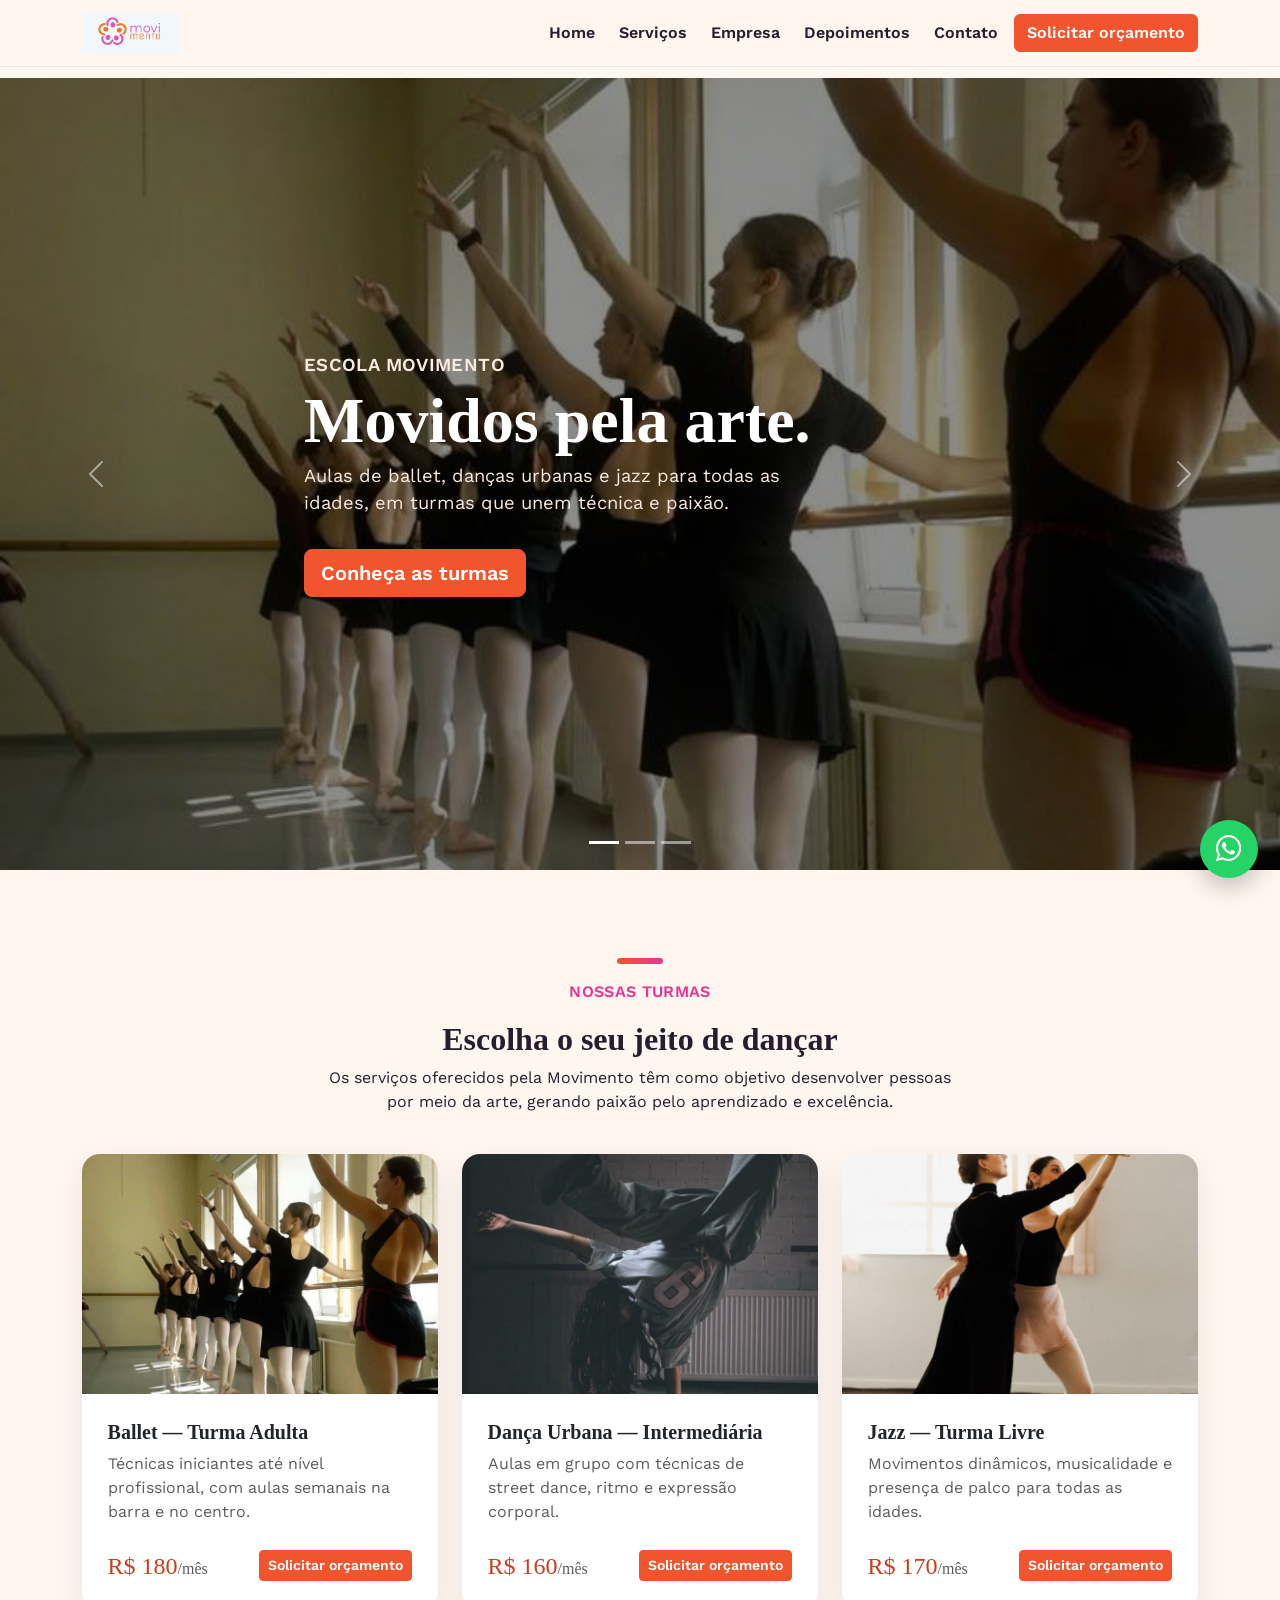
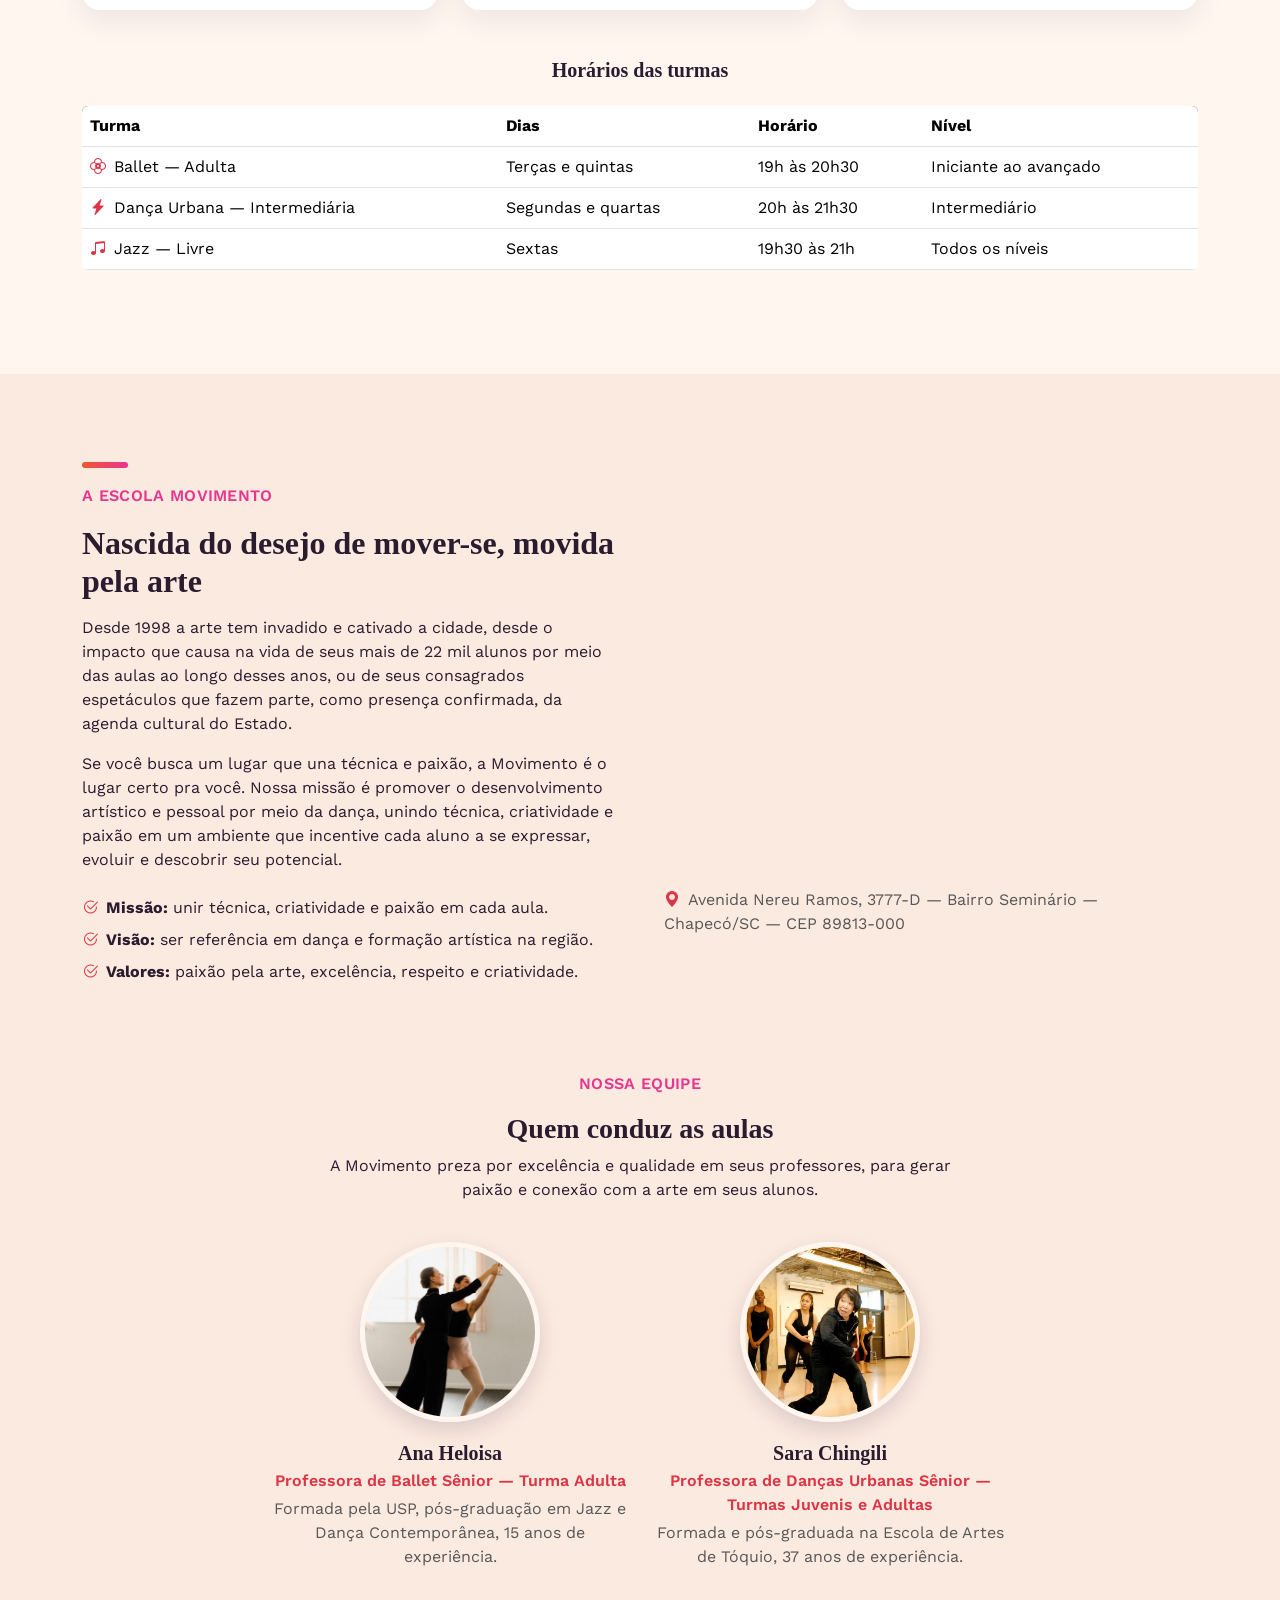
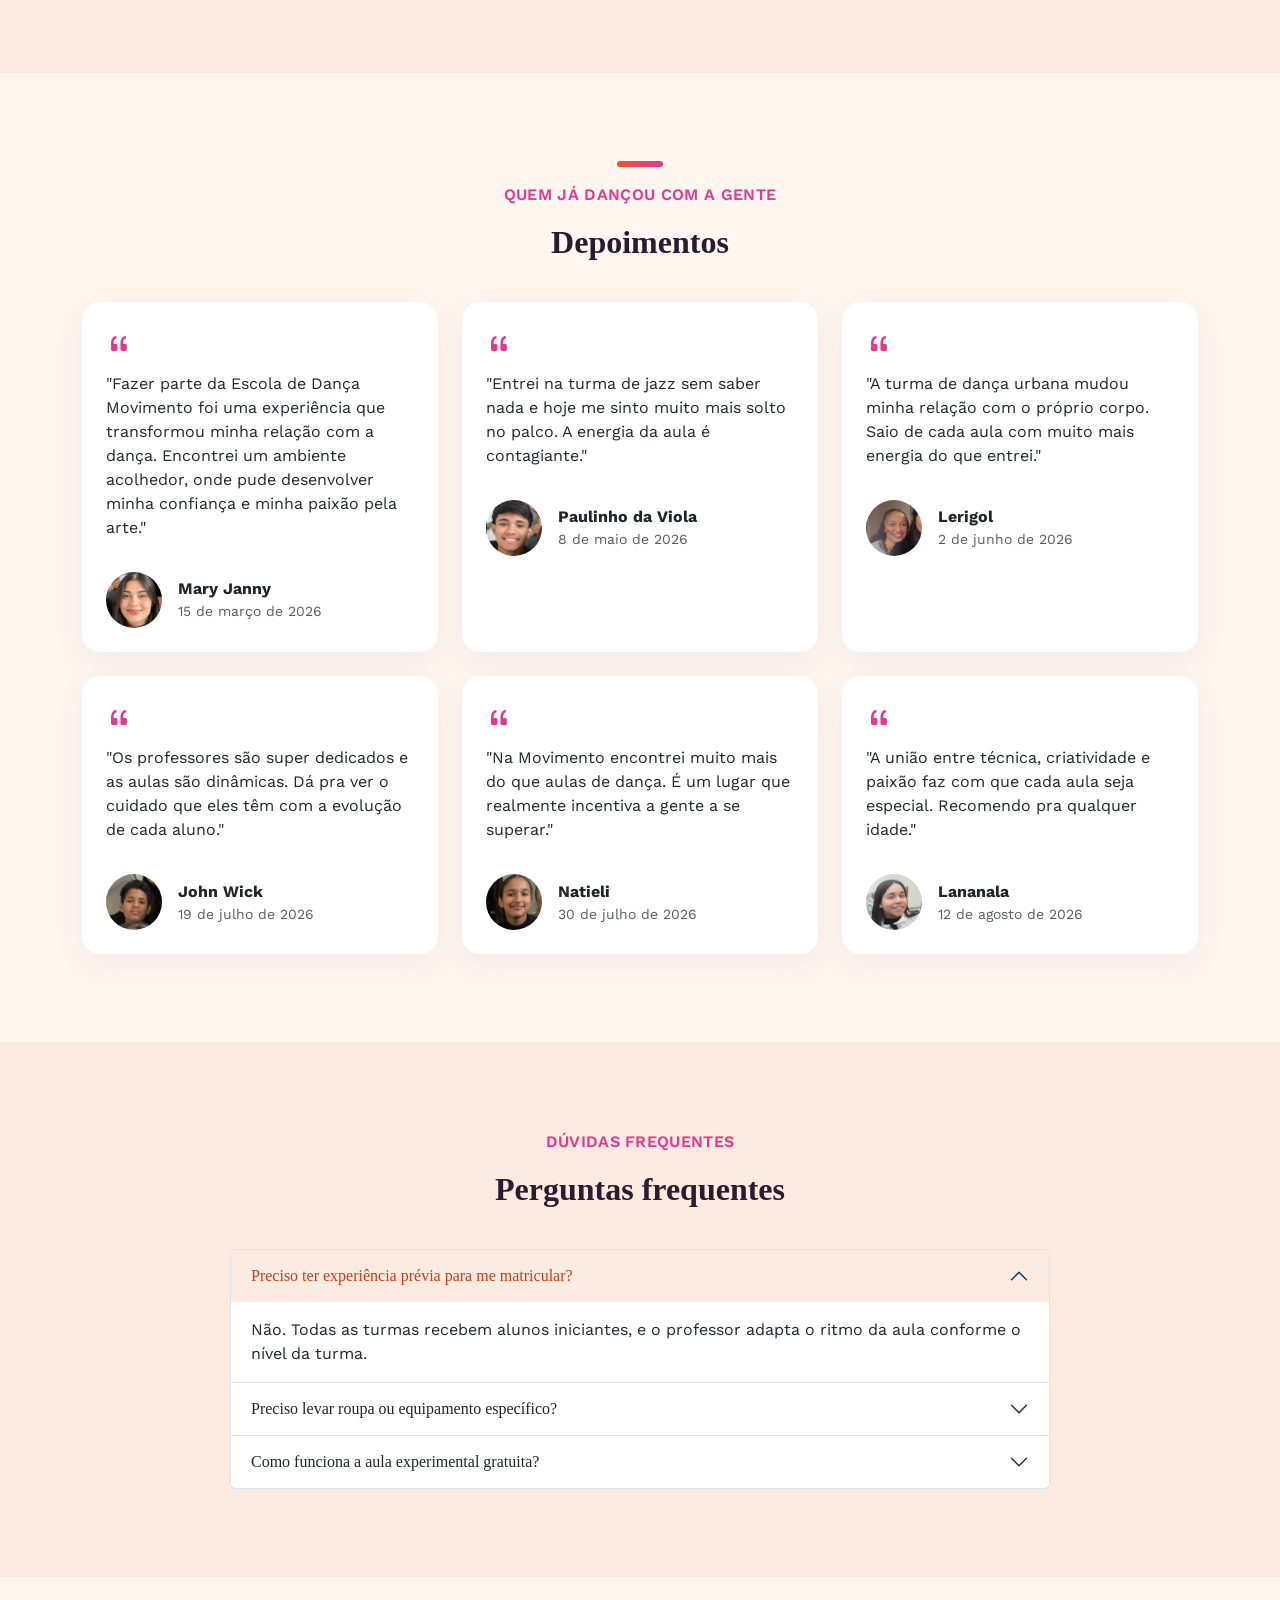
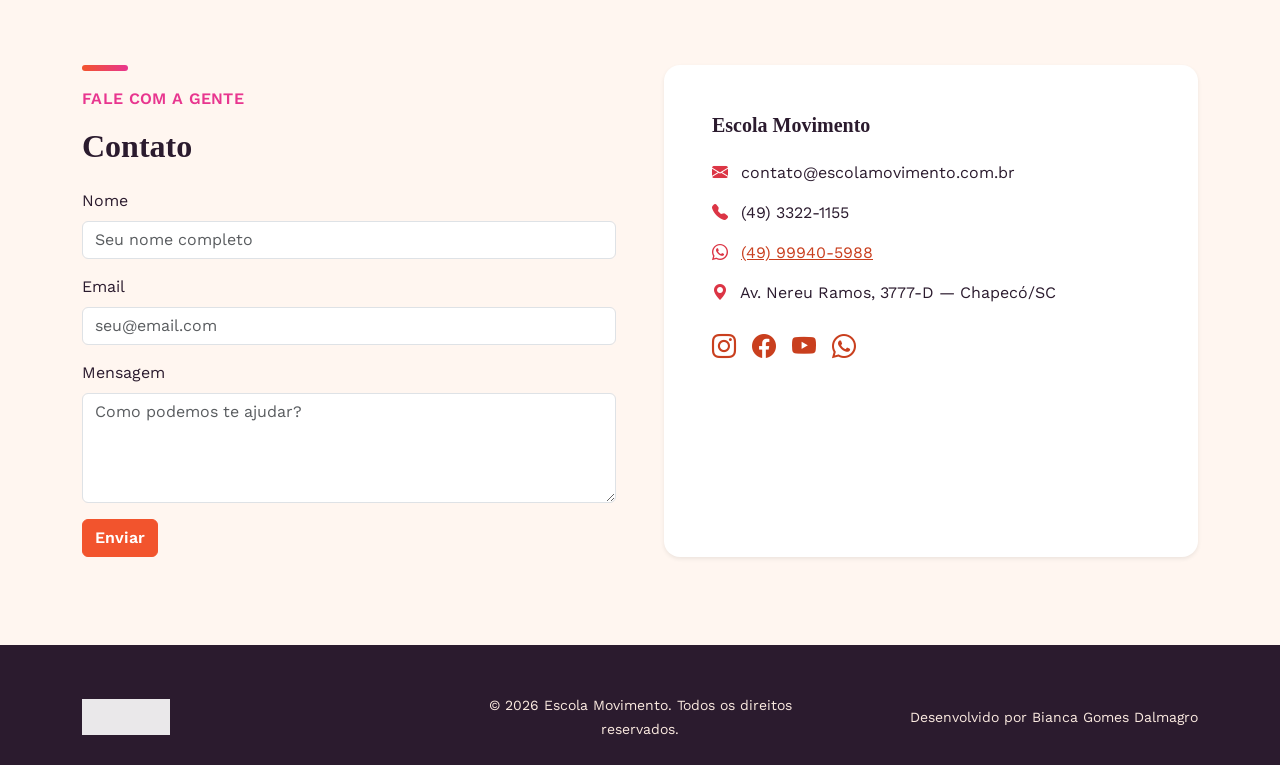
==== commit 71b9b738: "Add files via upload" ====
--- a/index.html
+++ b/index.html
@@ -8,7 +8,7 @@
 
 <!-- Google Fonts -->
 <link rel="preconnect" href="https://fonts.googleapis.com">
-<link href="https://fonts.googleapis.com/css2?family=Fraunces:wght@400;600;700&family=Work+Sans:wght@400;500;600;700&display=swap" rel="stylesheet">
+<link href="https://fonts.googleapis.com/css2?family=Bagel+Fat+One&family=Work+Sans:wght@400;500;600;700&display=swap" rel="stylesheet">
 
 <!-- Bootstrap 5 -->
 <link href="https://cdn.jsdelivr.net/npm/bootstrap@5.3.3/dist/css/bootstrap.min.css" rel="stylesheet">
--- a/css/style.css
+++ b/css/style.css
@@ -134,7 +134,7 @@
   box-shadow: 0 10px 30px rgba(43,27,46,0.06);
   height: 100%;
 }
-.card-depoimento img { width: 56px; height: 56px; border-radius: 50%; }
+.card-depoimento img { width: 56px; height: 56px; border-radius: 50%; object-fit: cover; }
 .card-depoimento .quote-icon { color: var(--color-secondary); font-size: 1.6rem; }
 
 /* ---------- Accordion ---------- */
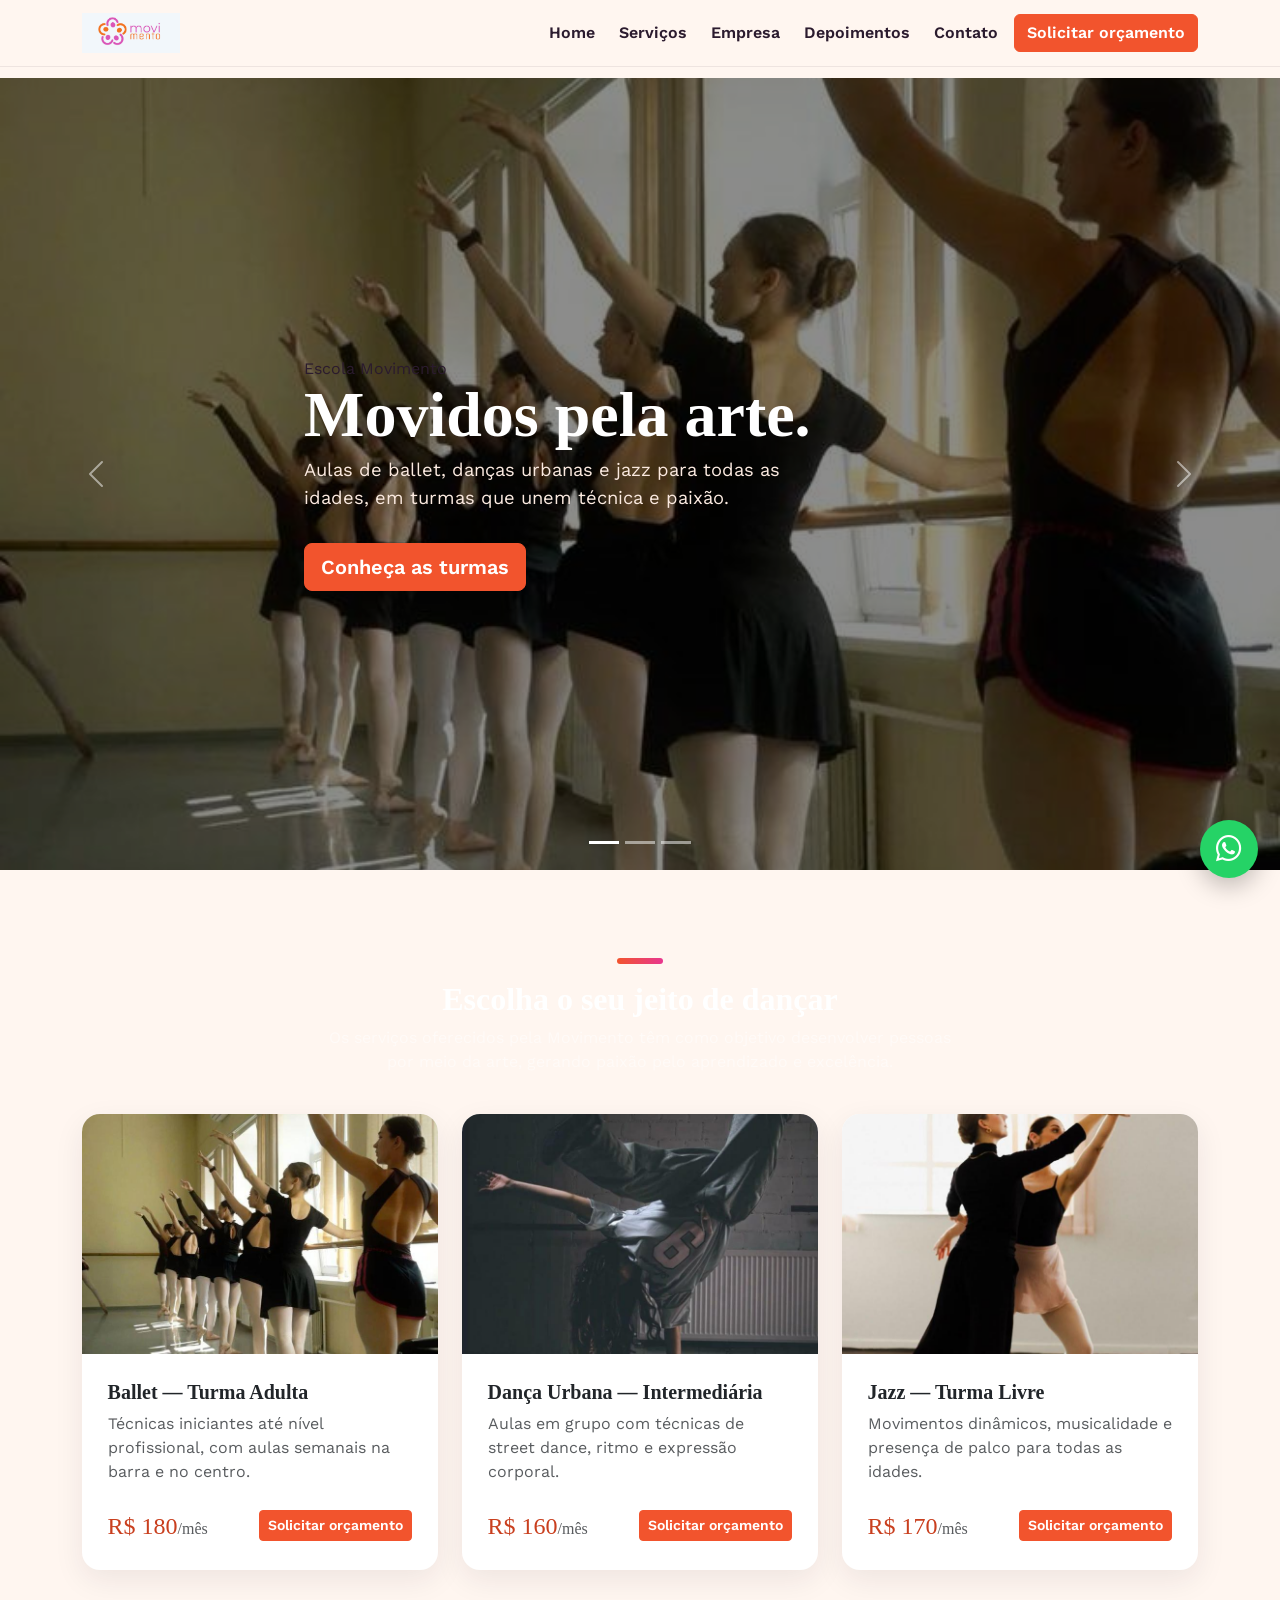
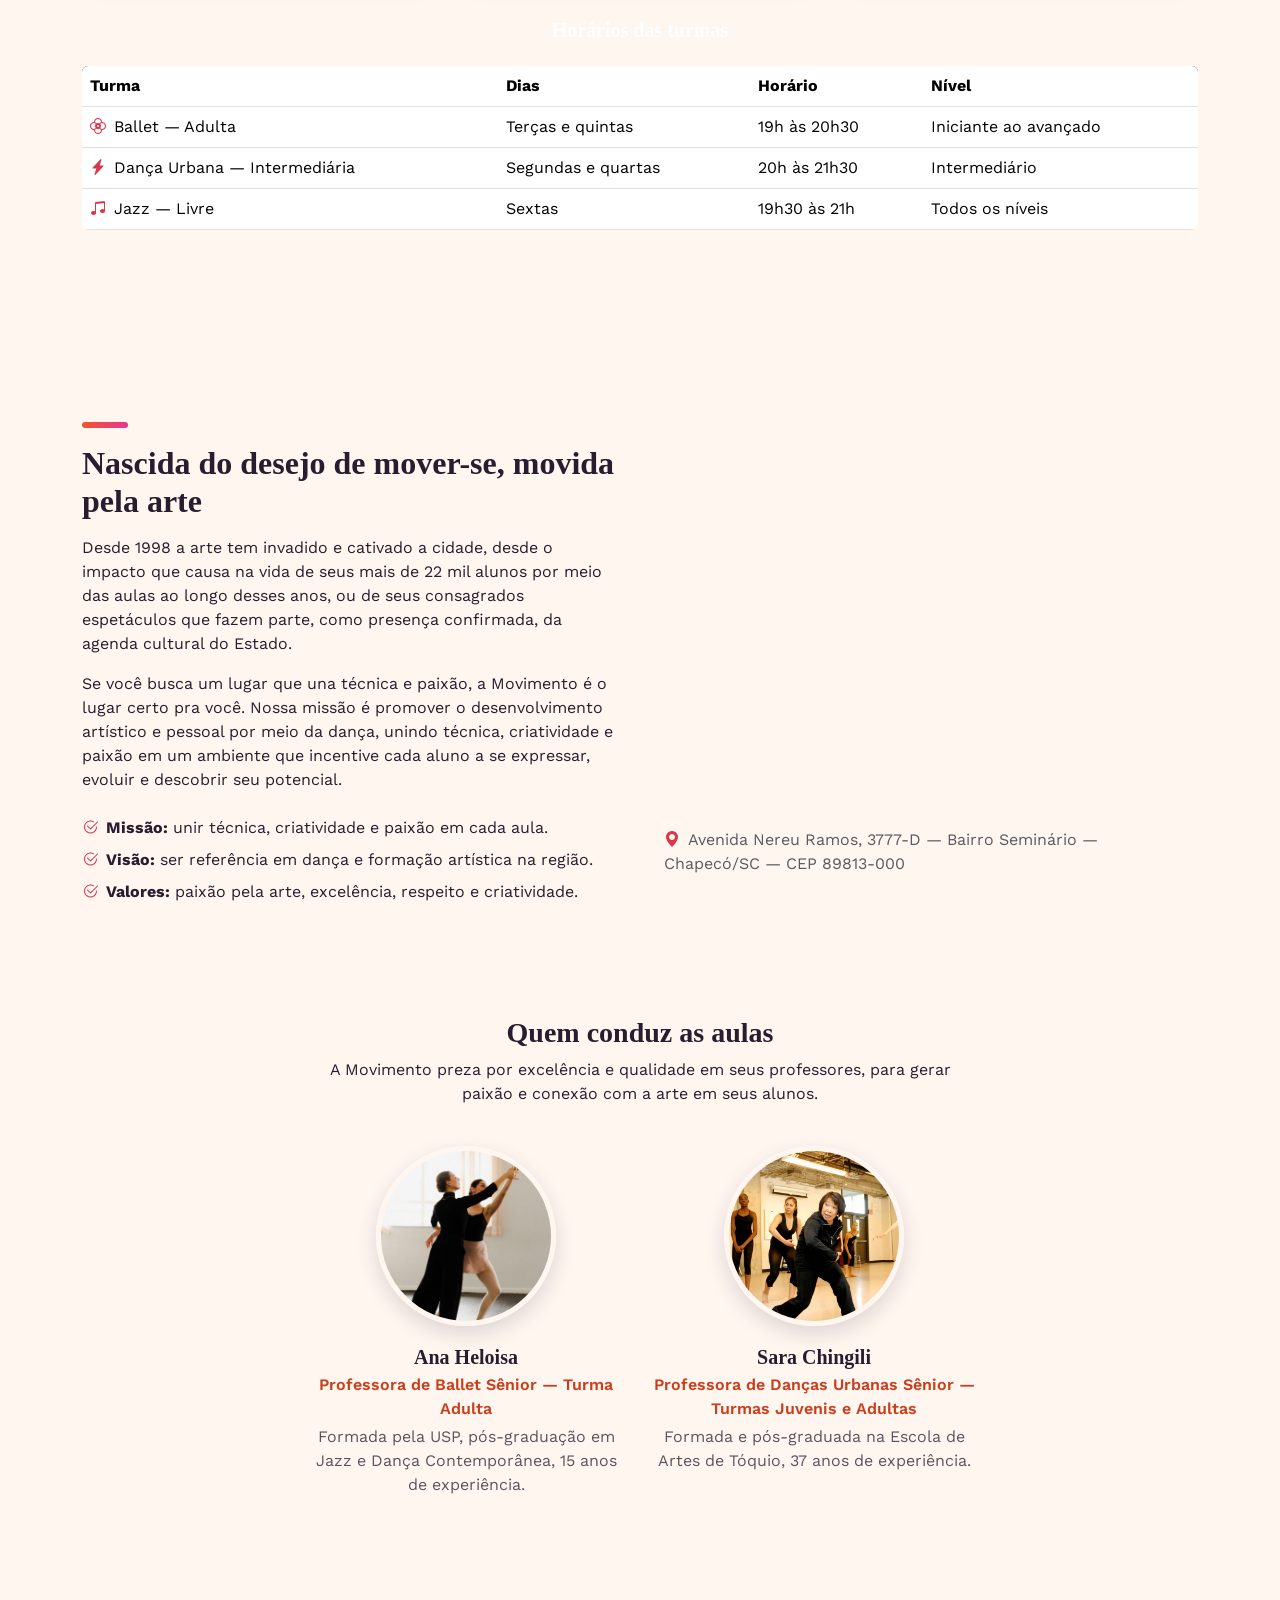
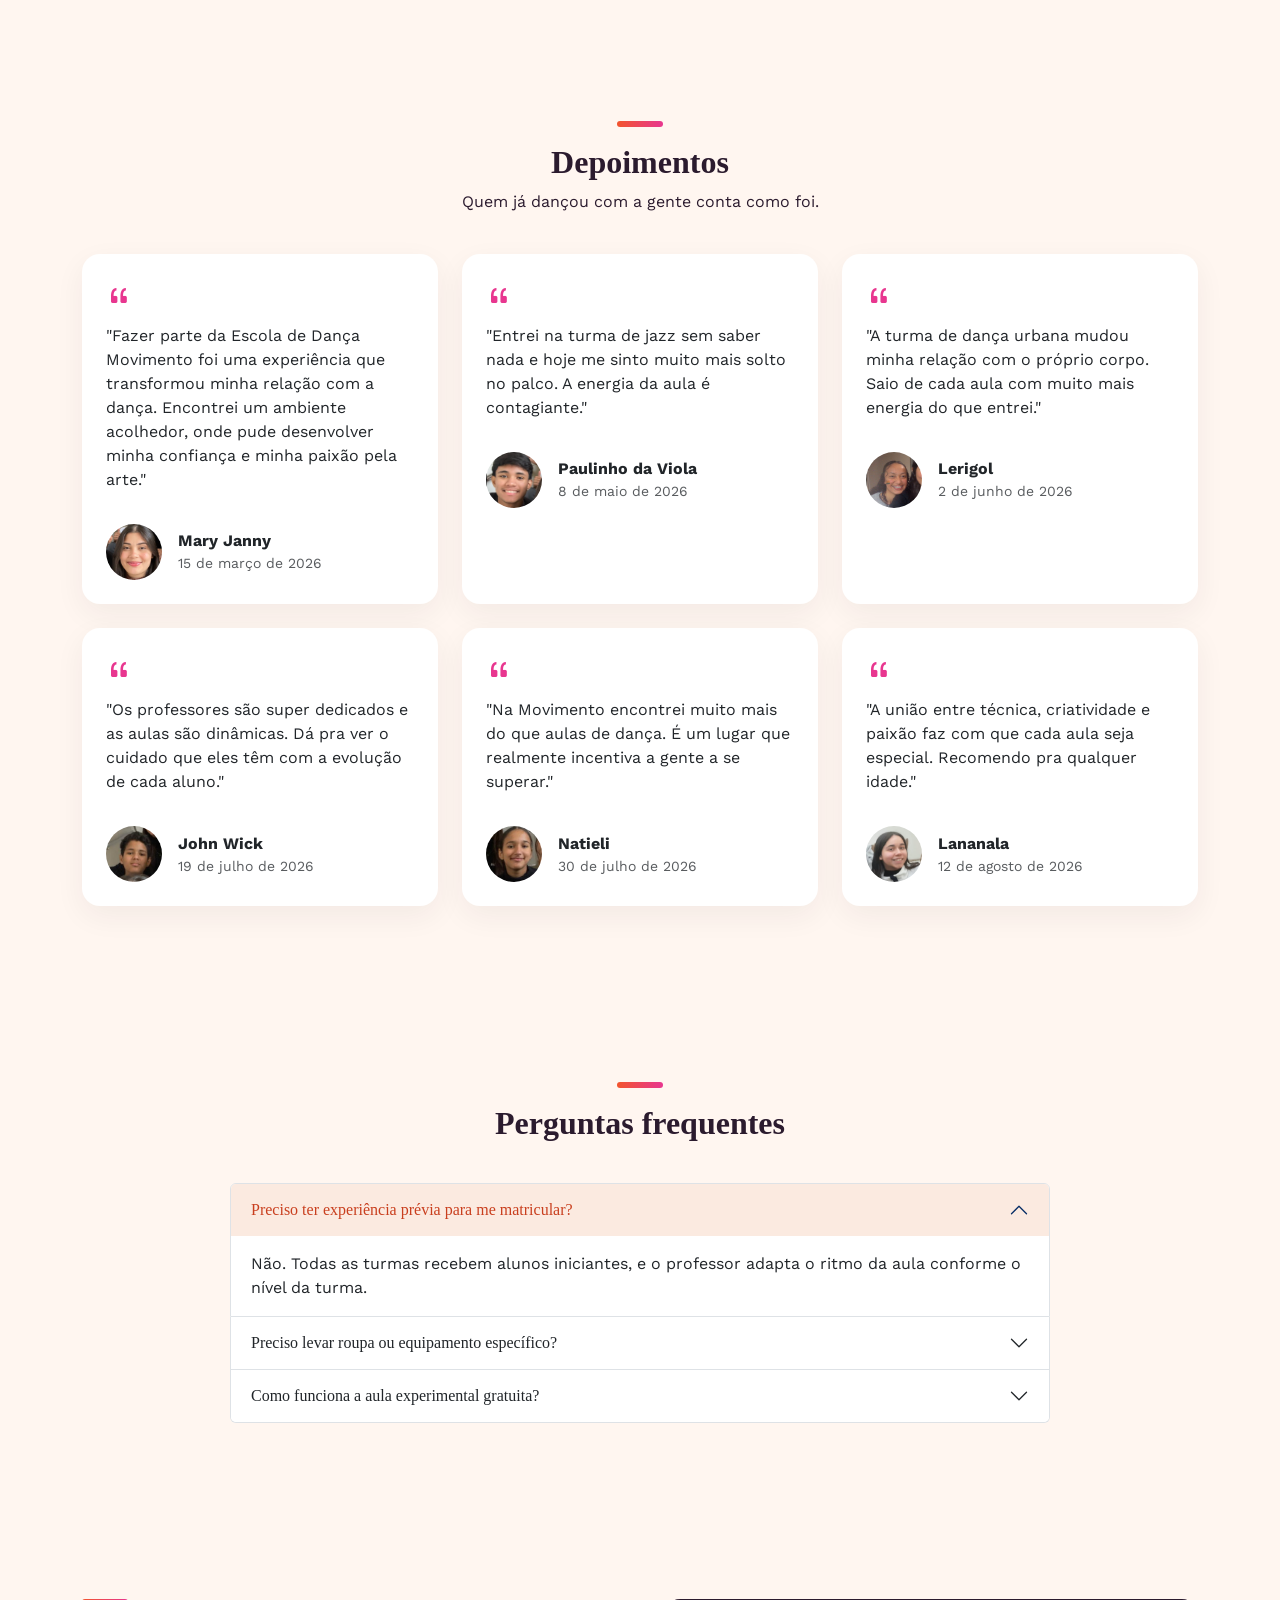
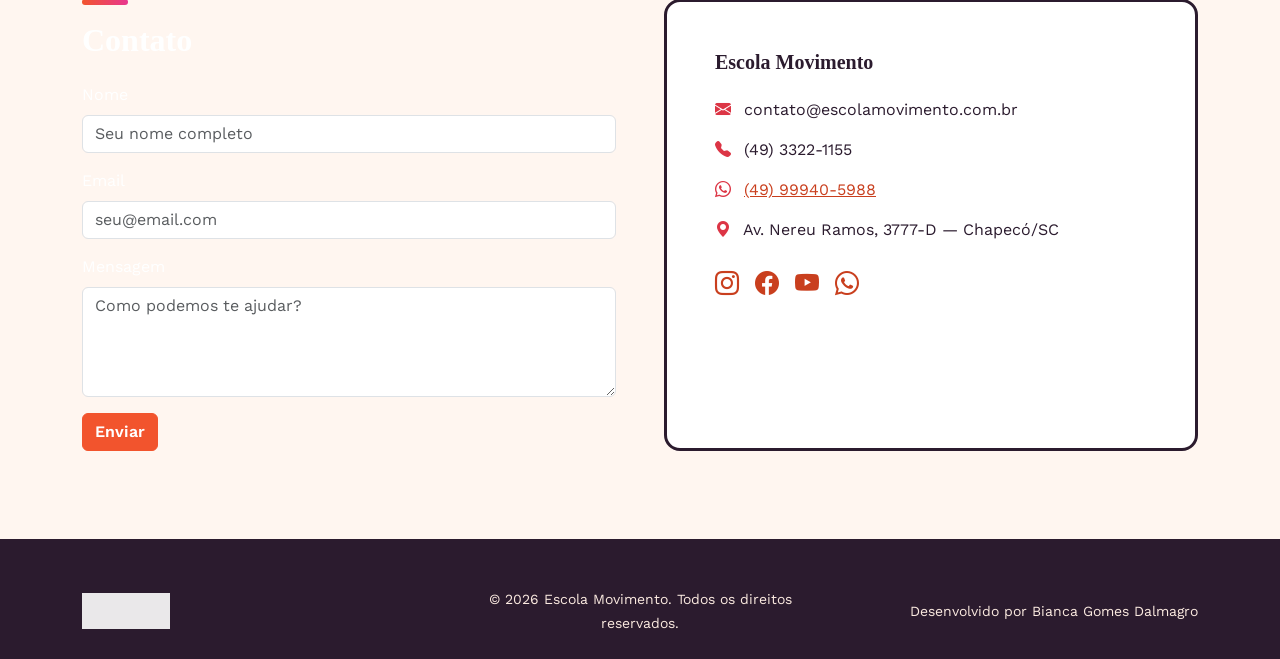
==== commit e2aa8e65: "Add files via upload" ====
--- a/index.html
+++ b/index.html
@@ -15,7 +15,7 @@
 <!-- Bootstrap Icons -->
 <link rel="stylesheet" href="https://cdn.jsdelivr.net/npm/bootstrap-icons@1.11.3/font/bootstrap-icons.css">
 
-<link href="css/style.css" rel="stylesheet">
+<link href="css/style.css?v=2" rel="stylesheet">
 </head>
 <body>
 
@@ -54,7 +54,7 @@
     <div class="carousel-item active">
       <img src="images/servicos/ballet-1.jpg" alt="Turma de ballet na barra">
       <div class="hero-caption">
-        <p class="eyebrow mb-2">ESCOLA MOVIMENTO</p>
+        <span class="kicker">Escola Movimento</span>
         <h1 class="display-font fw-bold">Movidos pela arte.</h1>
         <p>Aulas de ballet, danças urbanas e jazz para todas as idades, em turmas que unem técnica e paixão.</p>
         <div class="mt-3"><a href="#servicos" class="btn btn-orcamento btn-lg">Conheça as turmas</a></div>
@@ -63,7 +63,7 @@
     <div class="carousel-item">
       <img src="images/servicos/urbana-1.jpg" alt="Turma de dança urbana em aula">
       <div class="hero-caption">
-        <p class="eyebrow mb-2">PROMOÇÃO DE SETEMBRO</p>
+        <span class="kicker">Promoção de setembro</span>
         <h1 class="display-font fw-bold">1ª aula experimental grátis</h1>
         <p>Matricule-se em setembro e ganhe a primeira semana de aula em qualquer uma das nossas turmas.</p>
         <div class="mt-3"><a href="#contato" class="btn btn-orcamento btn-lg">Fale conosco</a></div>
@@ -72,7 +72,7 @@
     <div class="carousel-item">
       <img src="images/profissionais/sara-chingili.jpg" alt="Professora conduzindo turma de dança">
       <div class="hero-caption">
-        <p class="eyebrow mb-2">DESDE 1998</p>
+        <span class="kicker">Desde 1998</span>
         <h1 class="display-font fw-bold">27 anos formando artistas</h1>
         <p>Mais de 22 mil alunos já passaram pela Movimento. Técnica, criatividade e paixão em cada aula.</p>
         <div class="mt-3"><a href="#empresa" class="btn btn-outline-light btn-lg">Nossa história</a></div>
@@ -88,13 +88,12 @@
 </header>
 
 <!-- ===================== CATÁLOGO DE SERVIÇOS ===================== -->
-<section id="servicos" class="section">
+<section id="servicos" class="section block-orange">
   <div class="container">
     <div class="text-center section-title mx-auto" style="max-width:640px;">
       <div class="divider-dot mx-auto"></div>
-      <p class="eyebrow">NOSSAS TURMAS</p>
-      <h2 class="display-font fw-bold">Escolha o seu jeito de dançar</h2>
-      <p>Os serviços oferecidos pela Movimento têm como objetivo desenvolver pessoas por meio da arte, gerando paixão pelo aprendizado e excelência.</p>
+      <h2 class="display-font fw-bold text-white">Escolha o seu jeito de dançar</h2>
+      <p class="text-white-50">Os serviços oferecidos pela Movimento têm como objetivo desenvolver pessoas por meio da arte, gerando paixão pelo aprendizado e excelência.</p>
     </div>
 
     <div class="row g-4">
@@ -144,7 +143,7 @@
 
     <!-- Tabela de horários -->
     <div class="mt-5">
-      <h3 class="h5 fw-bold text-center mb-4">Horários das turmas</h3>
+      <h3 class="h5 fw-bold text-center mb-4 text-white">Horários das turmas</h3>
       <div class="table-responsive">
         <table class="table table-horarios align-middle bg-white rounded overflow-hidden">
           <thead>
@@ -182,12 +181,11 @@
 </section>
 
 <!-- ===================== EMPRESA / PROFISSIONAIS ===================== -->
-<section id="empresa" class="section section-alt">
+<section id="empresa" class="section">
   <div class="container">
     <div class="row align-items-center g-5">
       <div class="col-lg-6">
         <div class="divider-dot"></div>
-        <p class="eyebrow">A ESCOLA MOVIMENTO</p>
         <h2 class="display-font fw-bold mb-3">Nascida do desejo de mover-se, movida pela arte</h2>
         <p>Desde 1998 a arte tem invadido e cativado a cidade, desde o impacto que causa na vida de seus mais de 22 mil alunos por meio das aulas ao longo desses anos, ou de seus consagrados espetáculos que fazem parte, como presença confirmada, da agenda cultural do Estado.</p>
         <p>Se você busca um lugar que una técnica e paixão, a Movimento é o lugar certo pra você. Nossa missão é promover o desenvolvimento artístico e pessoal por meio da dança, unindo técnica, criatividade e paixão em um ambiente que incentive cada aluno a se expressar, evoluir e descobrir seu potencial.</p>
@@ -207,26 +205,27 @@
     </div>
 
     <!-- Profissionais -->
-    <div class="text-center section-title mx-auto mt-5 pt-4" style="max-width:640px;">
-      <p class="eyebrow">NOSSA EQUIPE</p>
-      <h3 class="display-font fw-bold">Quem conduz as aulas</h3>
-      <p>A Movimento preza por excelência e qualidade em seus professores, para gerar paixão e conexão com a arte em seus alunos.</p>
-    </div>
-    <div class="row g-4 justify-content-center">
-      <div class="col-md-4">
-        <div class="card-profissional">
-          <img src="images/profissionais/ana-heloisa.jpg" alt="Ana Heloisa, professora de ballet">
-          <h4 class="h5 fw-bold mb-1">Ana Heloisa</h4>
-          <p class="text-danger fw-semibold mb-1">Professora de Ballet Sênior — Turma Adulta</p>
-          <p class="text-muted">Formada pela USP, pós-graduação em Jazz e Dança Contemporânea, 15 anos de experiência.</p>
-        </div>
-      </div>
-      <div class="col-md-4">
-        <div class="card-profissional">
-          <img src="images/profissionais/sara-chingili.jpg" alt="Sara Chingili, professora de danças urbanas">
-          <h4 class="h5 fw-bold mb-1">Sara Chingili</h4>
-          <p class="text-danger fw-semibold mb-1">Professora de Danças Urbanas Sênior — Turmas Juvenis e Adultas</p>
-          <p class="text-muted">Formada e pós-graduada na Escola de Artes de Tóquio, 37 anos de experiência.</p>
+    <div class="panel-sunset mt-5 p-4 p-md-5">
+      <div class="text-center section-title mx-auto" style="max-width:640px;">
+        <h3 class="display-font fw-bold">Quem conduz as aulas</h3>
+        <p>A Movimento preza por excelência e qualidade em seus professores, para gerar paixão e conexão com a arte em seus alunos.</p>
+      </div>
+      <div class="row g-4 justify-content-center">
+        <div class="col-md-4">
+          <div class="card-profissional">
+            <img src="images/profissionais/ana-heloisa.jpg" alt="Ana Heloisa, professora de ballet">
+            <h4 class="h5 fw-bold mb-1">Ana Heloisa</h4>
+            <p class="fw-semibold mb-1" style="color:var(--color-primary-dark)">Professora de Ballet Sênior — Turma Adulta</p>
+            <p class="mb-0" style="opacity:0.75">Formada pela USP, pós-graduação em Jazz e Dança Contemporânea, 15 anos de experiência.</p>
+          </div>
+        </div>
+        <div class="col-md-4">
+          <div class="card-profissional">
+            <img src="images/profissionais/sara-chingili.jpg" alt="Sara Chingili, professora de danças urbanas">
+            <h4 class="h5 fw-bold mb-1">Sara Chingili</h4>
+            <p class="fw-semibold mb-1" style="color:var(--color-primary-dark)">Professora de Danças Urbanas Sênior — Turmas Juvenis e Adultas</p>
+            <p class="mb-0" style="opacity:0.75">Formada e pós-graduada na Escola de Artes de Tóquio, 37 anos de experiência.</p>
+          </div>
         </div>
       </div>
     </div>
@@ -234,12 +233,12 @@
 </section>
 
 <!-- ===================== DEPOIMENTOS ===================== -->
-<section id="depoimentos" class="section">
+<section id="depoimentos" class="section block-pink">
   <div class="container">
     <div class="text-center section-title mx-auto" style="max-width:640px;">
       <div class="divider-dot mx-auto"></div>
-      <p class="eyebrow">QUEM JÁ DANÇOU COM A GENTE</p>
       <h2 class="display-font fw-bold">Depoimentos</h2>
+      <p>Quem já dançou com a gente conta como foi.</p>
     </div>
     <div class="row g-4">
       <div class="col-md-4">
@@ -325,10 +324,10 @@
 </section>
 
 <!-- ===================== FAQ (Accordion) ===================== -->
-<section class="section section-alt">
+<section class="section">
   <div class="container">
     <div class="text-center section-title mx-auto" style="max-width:640px;">
-      <p class="eyebrow">DÚVIDAS FREQUENTES</p>
+      <div class="divider-dot mx-auto"></div>
       <h2 class="display-font fw-bold">Perguntas frequentes</h2>
     </div>
     <div class="accordion mx-auto" id="faqAccordion" style="max-width:820px;">
@@ -367,31 +366,30 @@
 </section>
 
 <!-- ===================== CONTATO ===================== -->
-<section id="contato" class="section">
+<section id="contato" class="section block-ink">
   <div class="container">
     <div class="row g-5">
       <div class="col-lg-6">
         <div class="divider-dot"></div>
-        <p class="eyebrow">FALE COM A GENTE</p>
-        <h2 class="display-font fw-bold mb-4">Contato</h2>
+        <h2 class="display-font fw-bold mb-4 text-white">Contato</h2>
         <form>
           <div class="mb-3">
-            <label class="form-label" for="contatoNome">Nome</label>
+            <label class="form-label text-white" for="contatoNome">Nome</label>
             <input type="text" class="form-control" id="contatoNome" placeholder="Seu nome completo" required>
           </div>
           <div class="mb-3">
-            <label class="form-label" for="contatoEmail">Email</label>
+            <label class="form-label text-white" for="contatoEmail">Email</label>
             <input type="email" class="form-control" id="contatoEmail" placeholder="seu@email.com" required>
           </div>
           <div class="mb-3">
-            <label class="form-label" for="contatoMensagem">Mensagem</label>
+            <label class="form-label text-white" for="contatoMensagem">Mensagem</label>
             <textarea class="form-control" id="contatoMensagem" rows="4" placeholder="Como podemos te ajudar?" required></textarea>
           </div>
           <button type="submit" class="btn btn-orcamento">Enviar</button>
         </form>
       </div>
       <div class="col-lg-6">
-        <div class="bg-white rounded-4 p-4 p-lg-5 h-100 shadow-sm">
+        <div class="bg-white rounded-4 p-4 p-lg-5 h-100" style="border:3px solid var(--color-ink); box-shadow:var(--hard-shadow);">
           <h3 class="h5 fw-bold mb-4">Escola Movimento</h3>
           <p class="mb-3"><i class="bi bi-envelope-fill text-danger me-2"></i> contato@escolamovimento.com.br</p>
           <p class="mb-3"><i class="bi bi-telephone-fill text-danger me-2"></i> (49) 3322-1155</p>
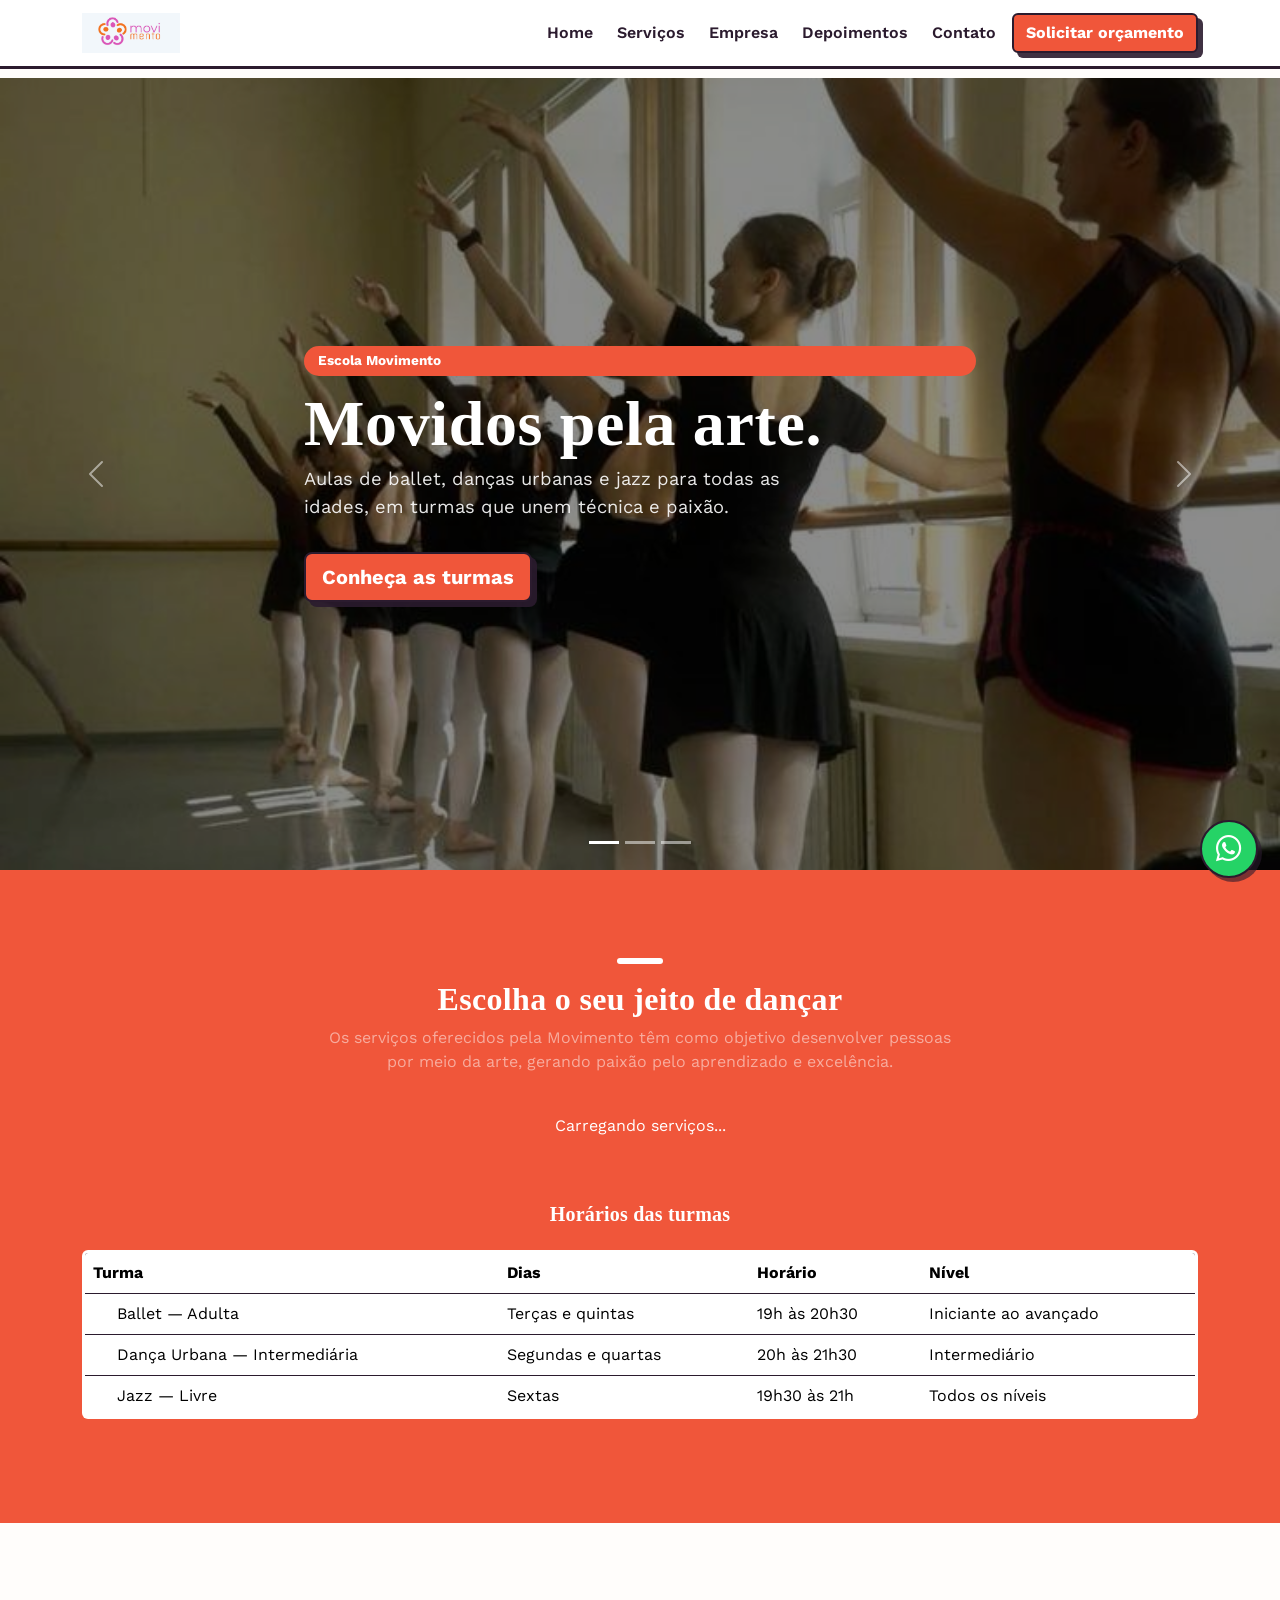
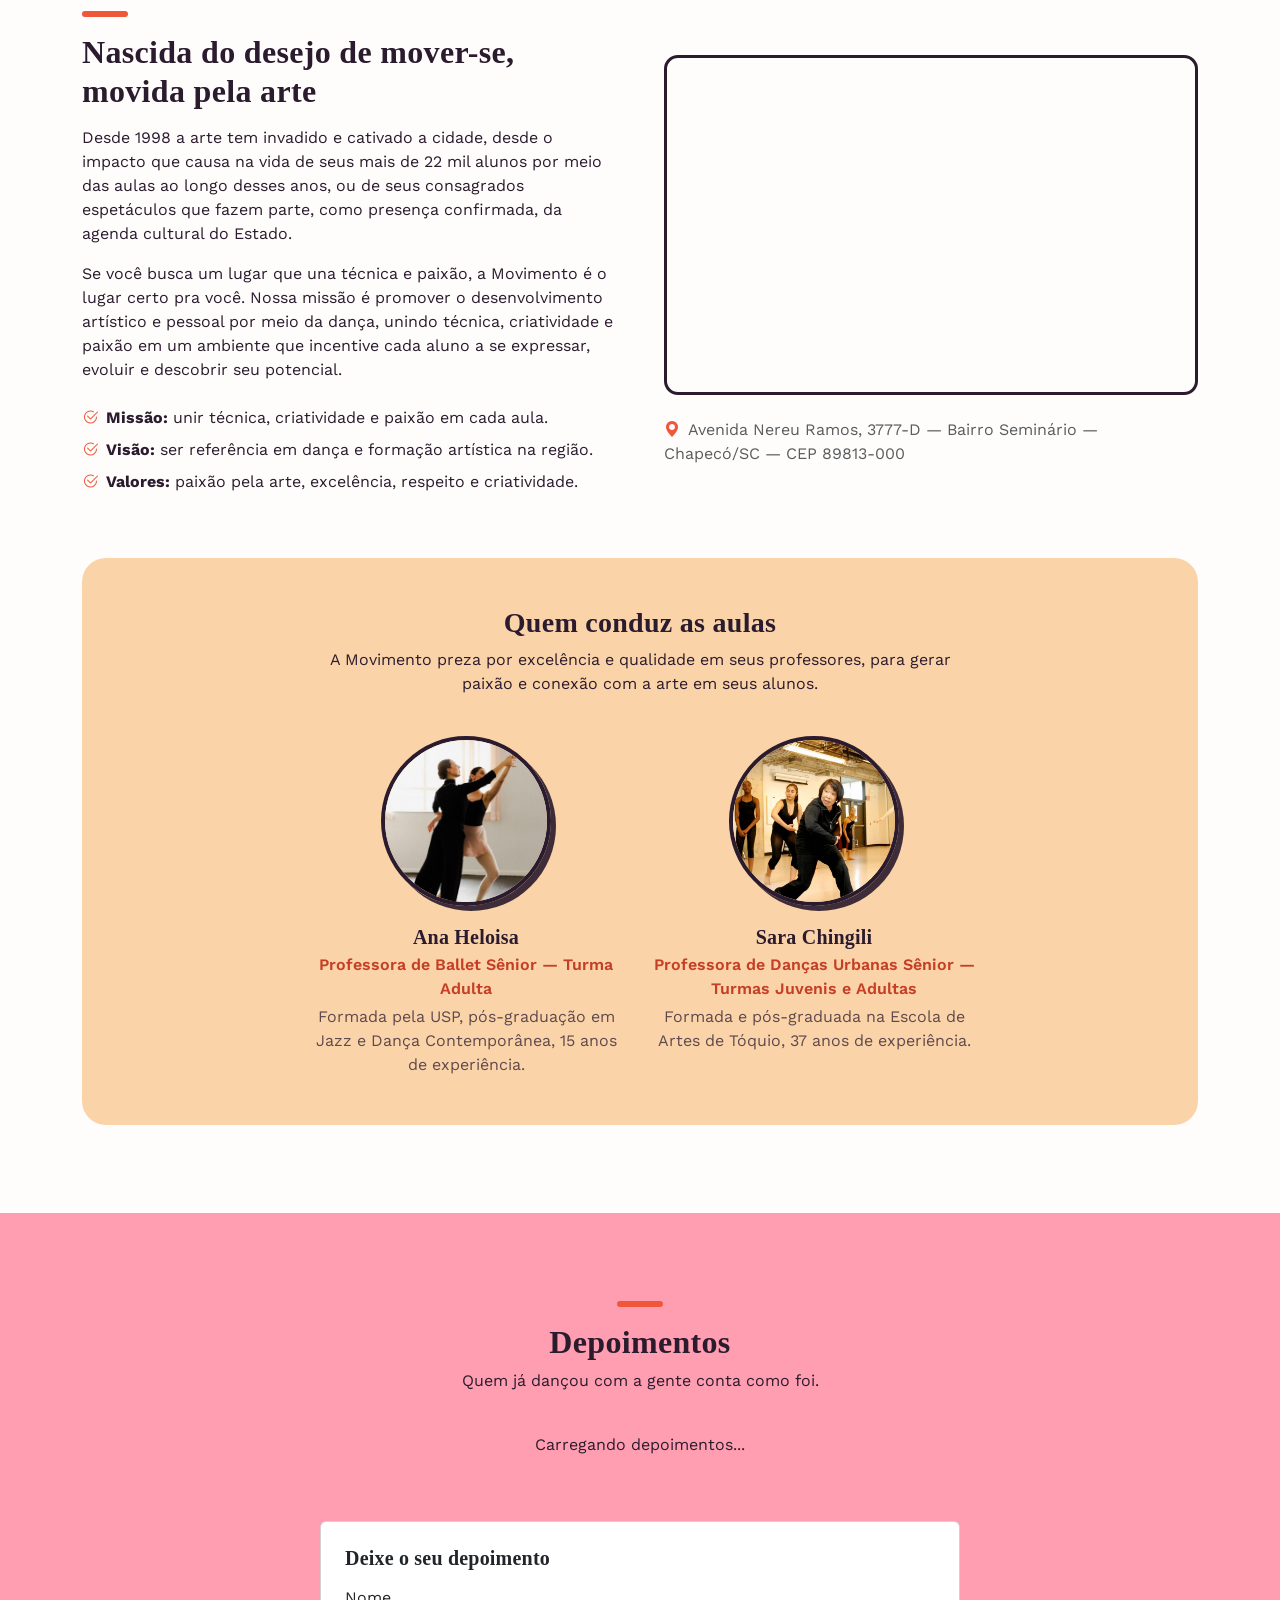
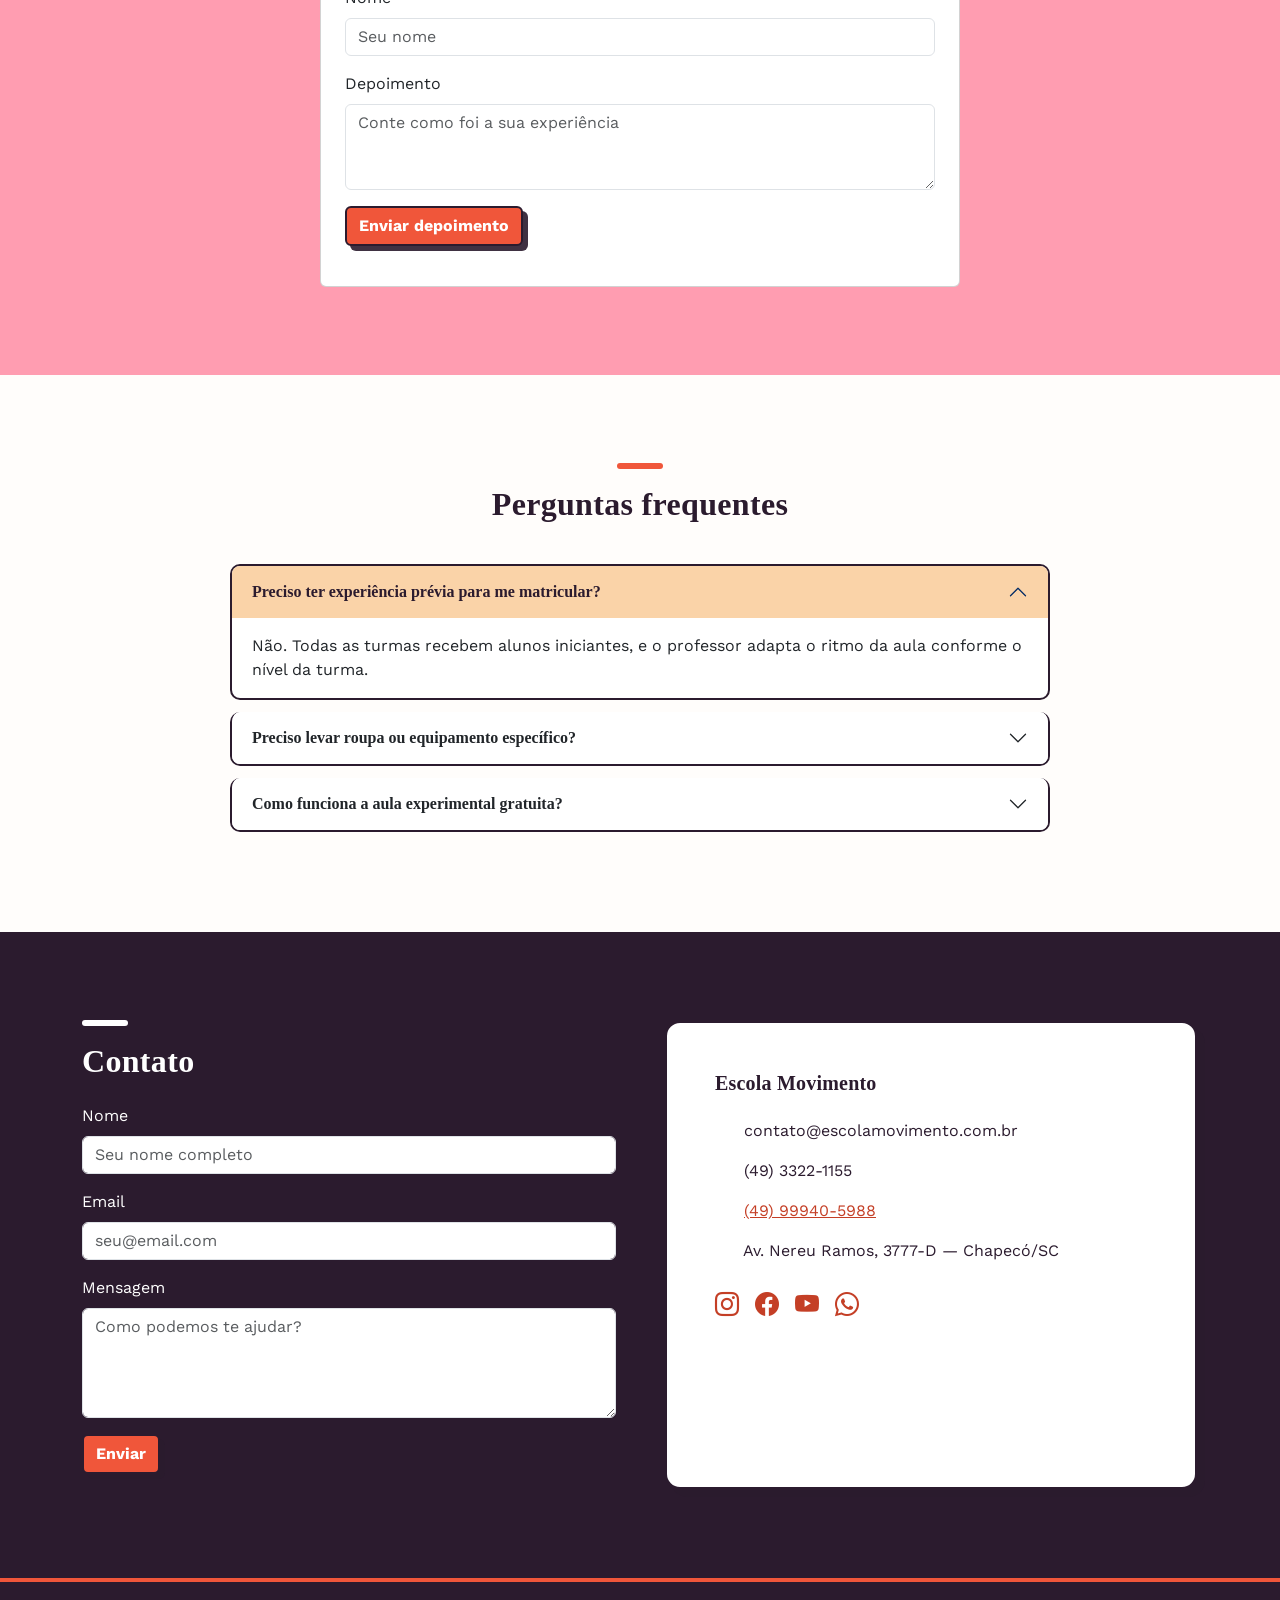
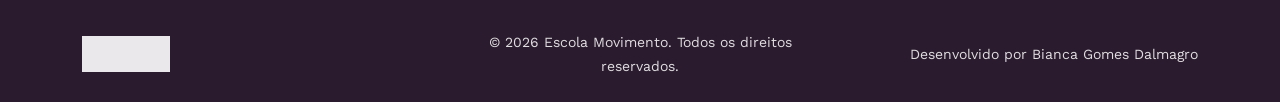
==== commit 588f1cf4: "Add files via upload" ====
--- a/index.html
+++ b/index.html
@@ -96,49 +96,8 @@
       <p class="text-white-50">Os serviços oferecidos pela Movimento têm como objetivo desenvolver pessoas por meio da arte, gerando paixão pelo aprendizado e excelência.</p>
     </div>
 
-    <div class="row g-4">
-      <!-- Serviço 1: Ballet -->
-      <div class="col-md-4">
-        <div class="card card-servico">
-          <img src="images/servicos/ballet-1.jpg" alt="Aula de ballet - turma adulta">
-          <div class="card-body d-flex flex-column">
-            <h3 class="h5 fw-bold">Ballet — Turma Adulta</h3>
-            <p class="text-muted">Técnicas iniciantes até nível profissional, com aulas semanais na barra e no centro.</p>
-            <div class="d-flex justify-content-between align-items-center mt-auto pt-2">
-              <span class="price">R$ 180<small class="fs-6 text-muted">/mês</small></span>
-              <a href="servico1.html" class="btn btn-orcamento btn-sm">Solicitar orçamento</a>
-            </div>
-          </div>
-        </div>
-      </div>
-      <!-- Serviço 2: Dança Urbana -->
-      <div class="col-md-4">
-        <div class="card card-servico">
-          <img src="images/servicos/urbana-1.jpg" alt="Aula de dança urbana - turma intermediária">
-          <div class="card-body d-flex flex-column">
-            <h3 class="h5 fw-bold">Dança Urbana — Intermediária</h3>
-            <p class="text-muted">Aulas em grupo com técnicas de street dance, ritmo e expressão corporal.</p>
-            <div class="d-flex justify-content-between align-items-center mt-auto pt-2">
-              <span class="price">R$ 160<small class="fs-6 text-muted">/mês</small></span>
-              <a href="servico2.html" class="btn btn-orcamento btn-sm">Solicitar orçamento</a>
-            </div>
-          </div>
-        </div>
-      </div>
-      <!-- Serviço 3: Jazz -->
-      <div class="col-md-4">
-        <div class="card card-servico">
-          <img src="images/servicos/ballet-2.jpg" alt="Aula de jazz - movimento e expressão">
-          <div class="card-body d-flex flex-column">
-            <h3 class="h5 fw-bold">Jazz — Turma Livre</h3>
-            <p class="text-muted">Movimentos dinâmicos, musicalidade e presença de palco para todas as idades.</p>
-            <div class="d-flex justify-content-between align-items-center mt-auto pt-2">
-              <span class="price">R$ 170<small class="fs-6 text-muted">/mês</small></span>
-              <a href="servico3.html" class="btn btn-orcamento btn-sm">Solicitar orçamento</a>
-            </div>
-          </div>
-        </div>
-      </div>
+    <div class="row g-4" id="listaServicos">
+      <p class="text-white text-center">Carregando serviços...</p>
     </div>
 
     <!-- Tabela de horários -->
@@ -240,85 +199,24 @@
       <h2 class="display-font fw-bold">Depoimentos</h2>
       <p>Quem já dançou com a gente conta como foi.</p>
     </div>
-    <div class="row g-4">
-      <div class="col-md-4">
-        <div class="card card-depoimento p-4">
-          <i class="bi bi-quote quote-icon mb-2"></i>
-          <p>"Fazer parte da Escola de Dança Movimento foi uma experiência que transformou minha relação com a dança. Encontrei um ambiente acolhedor, onde pude desenvolver minha confiança e minha paixão pela arte."</p>
-          <div class="d-flex align-items-center mt-3">
-            <img src="images/depoimentos/mary-janny.png" alt="Foto de Mary Janny" class="me-3">
-            <div>
-              <strong>Mary Janny</strong>
-              <div class="text-muted small">15 de março de 2026</div>
-            </div>
-          </div>
-        </div>
-      </div>
-      <div class="col-md-4">
-        <div class="card card-depoimento p-4">
-          <i class="bi bi-quote quote-icon mb-2"></i>
-          <p>"Entrei na turma de jazz sem saber nada e hoje me sinto muito mais solto no palco. A energia da aula é contagiante."</p>
-          <div class="d-flex align-items-center mt-3">
-            <img src="images/depoimentos/paulinho-da-viola.png" alt="Foto de Paulinho da Viola" class="me-3">
-            <div>
-              <strong>Paulinho da Viola</strong>
-              <div class="text-muted small">8 de maio de 2026</div>
-            </div>
-          </div>
-        </div>
-      </div>
-      <div class="col-md-4">
-        <div class="card card-depoimento p-4">
-          <i class="bi bi-quote quote-icon mb-2"></i>
-          <p>"A turma de dança urbana mudou minha relação com o próprio corpo. Saio de cada aula com muito mais energia do que entrei."</p>
-          <div class="d-flex align-items-center mt-3">
-            <img src="images/depoimentos/lerigol.png" alt="Foto de Lerigol" class="me-3">
-            <div>
-              <strong>Lerigol</strong>
-              <div class="text-muted small">2 de junho de 2026</div>
-            </div>
-          </div>
-        </div>
-      </div>
-      <div class="col-md-4">
-        <div class="card card-depoimento p-4">
-          <i class="bi bi-quote quote-icon mb-2"></i>
-          <p>"Os professores são super dedicados e as aulas são dinâmicas. Dá pra ver o cuidado que eles têm com a evolução de cada aluno."</p>
-          <div class="d-flex align-items-center mt-3">
-            <img src="images/depoimentos/john-wick.png" alt="Foto de John Wick" class="me-3">
-            <div>
-              <strong>John Wick</strong>
-              <div class="text-muted small">19 de julho de 2026</div>
-            </div>
-          </div>
-        </div>
-      </div>
-      <div class="col-md-4">
-        <div class="card card-depoimento p-4">
-          <i class="bi bi-quote quote-icon mb-2"></i>
-          <p>"Na Movimento encontrei muito mais do que aulas de dança. É um lugar que realmente incentiva a gente a se superar."</p>
-          <div class="d-flex align-items-center mt-3">
-            <img src="images/depoimentos/natieli.png" alt="Foto de Natieli" class="me-3">
-            <div>
-              <strong>Natieli</strong>
-              <div class="text-muted small">30 de julho de 2026</div>
-            </div>
-          </div>
-        </div>
-      </div>
-      <div class="col-md-4">
-        <div class="card card-depoimento p-4">
-          <i class="bi bi-quote quote-icon mb-2"></i>
-          <p>"A união entre técnica, criatividade e paixão faz com que cada aula seja especial. Recomendo pra qualquer idade."</p>
-          <div class="d-flex align-items-center mt-3">
-            <img src="images/depoimentos/lananala.png" alt="Foto de Lananala" class="me-3">
-            <div>
-              <strong>Lananala</strong>
-              <div class="text-muted small">12 de agosto de 2026</div>
-            </div>
-          </div>
-        </div>
-      </div>
+    <div class="row g-4" id="listaDepoimentos">
+      <p class="text-center">Carregando depoimentos...</p>
+    </div>
+
+    <div class="card p-4 mt-5 mx-auto" style="max-width:640px;">
+      <h3 class="h5 fw-bold mb-3">Deixe o seu depoimento</h3>
+      <form id="formDepoimento">
+        <div class="mb-3">
+          <label class="form-label" for="depNome">Nome</label>
+          <input type="text" class="form-control" id="depNome" name="nome" placeholder="Seu nome" required>
+        </div>
+        <div class="mb-3">
+          <label class="form-label" for="depMensagem">Depoimento</label>
+          <textarea class="form-control" id="depMensagem" name="mensagem" rows="3" placeholder="Conte como foi a sua experiência" required></textarea>
+        </div>
+        <button type="submit" class="btn btn-orcamento">Enviar depoimento</button>
+        <div id="msgDepoimento" class="mt-3"></div>
+      </form>
     </div>
   </div>
 </section>
@@ -372,20 +270,21 @@
       <div class="col-lg-6">
         <div class="divider-dot"></div>
         <h2 class="display-font fw-bold mb-4 text-white">Contato</h2>
-        <form>
+        <form id="formContato">
           <div class="mb-3">
             <label class="form-label text-white" for="contatoNome">Nome</label>
-            <input type="text" class="form-control" id="contatoNome" placeholder="Seu nome completo" required>
+            <input type="text" class="form-control" id="contatoNome" name="nome" placeholder="Seu nome completo" required>
           </div>
           <div class="mb-3">
             <label class="form-label text-white" for="contatoEmail">Email</label>
-            <input type="email" class="form-control" id="contatoEmail" placeholder="seu@email.com" required>
+            <input type="email" class="form-control" id="contatoEmail" name="email" placeholder="seu@email.com" required>
           </div>
           <div class="mb-3">
             <label class="form-label text-white" for="contatoMensagem">Mensagem</label>
-            <textarea class="form-control" id="contatoMensagem" rows="4" placeholder="Como podemos te ajudar?" required></textarea>
+            <textarea class="form-control" id="contatoMensagem" name="mensagem" rows="4" placeholder="Como podemos te ajudar?" required></textarea>
           </div>
           <button type="submit" class="btn btn-orcamento">Enviar</button>
+          <div id="msgContato" class="mt-3"></div>
         </form>
       </div>
       <div class="col-lg-6">
@@ -431,5 +330,6 @@
 </a>
 
 <script src="https://cdn.jsdelivr.net/npm/bootstrap@5.3.3/dist/js/bootstrap.bundle.min.js"></script>
+<script src="js/script.js"></script>
 </body>
 </html>
--- a/css/style.css
+++ b/css/style.css
@@ -1,19 +1,22 @@
 /* =========================================================
    Escola Movimento — Design Tokens
-   Primária: Laranja | Secundária: Rosa
+   Sweet Pink / Shocking Orange / Sunset
    ========================================================= */
 :root {
-  --color-primary: #F2542D;      /* laranja */
-  --color-primary-dark: #C93F1E;
-  --color-secondary: #E8368F;    /* rosa */
-  --color-secondary-dark: #C21F73;
+  --color-primary: #F0563A;      /* shocking orange */
+  --color-primary-dark: #C43F26;
+  --color-secondary: #FF9DB1;    /* sweet pink */
+  --color-secondary-dark: #E56C87;
+  --color-sunset: #FAD3A8;       /* sunset peach */
   --color-ink: #2B1B2E;          /* texto escuro, tom ameixa */
-  --color-cream: #FFF6F0;        /* fundo claro */
-  --color-cream-alt: #FBEAE0;
   --color-white: #FFFFFF;
-
-  --font-display: "Fraunces", serif;
+  --color-paper: #FFFDFB;        /* base quase-branca, sem tom creme */
+
+  --font-display: "Bagel Fat One", cursive;
   --font-body: "Work Sans", sans-serif;
+
+  --hard-shadow: 7px 7px 0 rgba(43,27,46,0.9);
+  --hard-shadow-sm: 5px 5px 0 rgba(43,27,46,0.9);
 }
 
 html { scroll-behavior: smooth; }
@@ -21,32 +24,40 @@
 body {
   font-family: var(--font-body);
   color: var(--color-ink);
-  background-color: var(--color-cream);
+  background-color: var(--color-paper);
   padding-top: 78px;
 }
 
 h1, h2, h3, h4, .display-font {
   font-family: var(--font-display);
   color: var(--color-ink);
+  letter-spacing: 0.01em;
 }
 
 a { color: var(--color-primary-dark); }
 a:hover { color: var(--color-secondary-dark); }
 
 .section { padding: 5.5rem 0; }
-.section-alt { background-color: var(--color-cream-alt); }
-
-.eyebrow {
-  font-family: var(--font-body);
-  font-weight: 600;
-  color: var(--color-secondary);
-  letter-spacing: 0.02em;
-}
+
+/* Color-block sections — alternando laranja / pêssego / rosa / tinta,
+   ao invés de um fundo bege único do início ao fim. */
+.block-orange   { background-color: var(--color-primary); }
+.block-sunset   { background-color: var(--color-sunset); color: var(--color-ink); }
+.block-pink     { background-color: var(--color-secondary); color: var(--color-ink); }
+.block-ink      { background-color: var(--color-ink); }
+.panel-sunset   { background-color: var(--color-sunset); border-radius: 24px; }
+
+/* Uso explícito por elemento (evita "vazar" branco para dentro de cards
+   brancos aninhados nas seções coloridas). */
+.on-color-light { color: rgba(255,255,255,0.92) !important; }
+
+.text-danger { color: var(--color-primary) !important; }
+.block-orange .text-danger, .block-ink .text-danger { color: var(--color-white) !important; }
 
 /* ---------- Navbar ---------- */
 .navbar-movimento {
-  background-color: var(--color-cream);
-  box-shadow: 0 1px 0 rgba(43,27,46,0.08);
+  background-color: var(--color-white);
+  border-bottom: 3px solid var(--color-ink);
 }
 .navbar-movimento .navbar-brand img { height: 40px; }
 .navbar-movimento .nav-link {
@@ -60,23 +71,30 @@
 }
 .btn-orcamento {
   background-color: var(--color-primary);
-  border-color: var(--color-primary);
-  color: var(--color-white);
-  font-weight: 600;
+  border: 2px solid var(--color-ink);
+  color: var(--color-white);
+  font-weight: 700;
+  box-shadow: var(--hard-shadow-sm);
+  transition: transform 0.12s ease;
 }
 .btn-orcamento:hover {
   background-color: var(--color-primary-dark);
-  border-color: var(--color-primary-dark);
-  color: var(--color-white);
+  border-color: var(--color-ink);
+  color: var(--color-white);
+  transform: translate(2px, 2px);
+  box-shadow: 3px 3px 0 rgba(43,27,46,0.9);
 }
 .btn-outline-brand {
-  border-color: var(--color-ink);
+  border: 2px solid var(--color-ink);
   color: var(--color-ink);
   font-weight: 600;
 }
 .btn-outline-brand:hover {
   background-color: var(--color-ink);
   color: var(--color-white);
+}
+.block-orange .btn-outline-light, .block-ink .btn-outline-light {
+  border-width: 2px; font-weight: 700;
 }
 
 /* ---------- Hero / Carousel ---------- */
@@ -96,72 +114,86 @@
   font-size: clamp(2.4rem, 5vw, 4rem);
   line-height: 1.05;
 }
-.hero-caption p { color: var(--color-cream-alt); font-size: 1.15rem; max-width: 34rem; }
-.hero-blob {
-  position: absolute; border-radius: 50%; opacity: 0.5; filter: blur(2px);
-}
-
-/* ---------- Cards ---------- */
+.hero-caption .kicker {
+  display: inline-block;
+  background: var(--color-primary);
+  color: var(--color-white);
+  font-weight: 700;
+  padding: 0.3rem 0.9rem;
+  border-radius: 999px;
+  font-size: 0.85rem;
+  margin-bottom: 0.9rem;
+}
+.hero-caption p { color: rgba(255,255,255,0.9); font-size: 1.15rem; max-width: 34rem; }
+
+/* ---------- Cards (estilo "adesivo", sem sombra difusa) ---------- */
 .card-servico {
-  border: none;
-  border-radius: 18px;
+  border: 3px solid var(--color-ink);
+  border-radius: 14px;
   overflow: hidden;
   background: var(--color-white);
-  box-shadow: 0 10px 30px rgba(43,27,46,0.08);
+  box-shadow: var(--hard-shadow);
   height: 100%;
 }
-.card-servico img, .card-servico .svg-wrap { height: 240px; object-fit: cover; width: 100%; }
+.card-servico img, .card-servico .svg-wrap { height: 240px; object-fit: cover; width: 100%; border-bottom: 3px solid var(--color-ink); }
 .card-servico .svg-wrap { display:flex; }
 .card-servico .svg-wrap svg { width:100%; height:100%; object-fit:cover; }
 .card-servico .card-body { padding: 1.6rem; }
 .card-servico .price {
   font-family: var(--font-display);
-  font-size: 1.5rem;
+  font-size: 1.4rem;
   color: var(--color-primary-dark);
 }
 
 .card-profissional { text-align: center; }
 .card-profissional img {
-  width: 180px; height: 180px; border-radius: 50%;
+  width: 170px; height: 170px; border-radius: 50%;
   object-fit: cover; margin: 0 auto 1.2rem;
-  border: 5px solid var(--color-cream);
-  box-shadow: 0 8px 20px rgba(43,27,46,0.15);
+  border: 4px solid var(--color-ink);
+  box-shadow: var(--hard-shadow-sm);
 }
 
 .card-depoimento {
-  border: none; border-radius: 18px;
+  border: 3px solid var(--color-ink);
+  border-radius: 14px;
   background: var(--color-white);
-  box-shadow: 0 10px 30px rgba(43,27,46,0.06);
+  box-shadow: var(--hard-shadow-sm);
   height: 100%;
 }
-.card-depoimento img { width: 56px; height: 56px; border-radius: 50%; object-fit: cover; }
-.card-depoimento .quote-icon { color: var(--color-secondary); font-size: 1.6rem; }
+.card-depoimento img { width: 56px; height: 56px; border-radius: 50%; object-fit: cover; border: 2px solid var(--color-ink); }
+.card-depoimento .quote-icon { color: var(--color-primary); font-size: 1.6rem; }
 
 /* ---------- Accordion ---------- */
+.accordion-item { border: 2px solid var(--color-ink); margin-bottom: 0.75rem; border-radius: 10px !important; overflow: hidden; }
+.accordion-button {
+  font-weight: 700;
+}
 .accordion-button:not(.collapsed) {
-  background-color: var(--color-cream-alt);
-  color: var(--color-primary-dark);
+  background-color: var(--color-sunset);
+  color: var(--color-ink);
   box-shadow: none;
 }
 .accordion-button:focus { box-shadow: none; }
 
 /* ---------- Table ---------- */
+.table-horarios { border: 3px solid var(--color-ink); border-radius: 12px; overflow: hidden; }
 .table-horarios thead { background-color: var(--color-ink); color: var(--color-white); }
 .table-horarios td, .table-horarios th { vertical-align: middle; }
 
 /* ---------- Maps / Iframe ---------- */
 .map-frame {
-  width: 100%; height: 340px; border: 0; border-radius: 18px;
+  width: 100%; height: 340px; border: 3px solid var(--color-ink); border-radius: 14px;
 }
 
 /* ---------- Footer ---------- */
 footer.site-footer {
   background-color: var(--color-ink);
-  color: var(--color-cream-alt);
+  color: rgba(255,255,255,0.85);
   padding: 3rem 0 1.5rem;
-}
-footer.site-footer a { color: var(--color-cream-alt); }
-footer.site-footer a:hover { color: var(--color-primary); }
+  border-top: 4px solid var(--color-primary);
+}
+footer.site-footer a { color: rgba(255,255,255,0.85); }
+footer.site-footer a:hover { color: var(--color-secondary); }
 footer.site-footer .footer-logo img { height: 36px; filter: brightness(0) invert(1); opacity: 0.9; }
 
 /* ---------- WhatsApp floating button ---------- */
@@ -169,25 +201,29 @@
   position: fixed; right: 22px; bottom: 22px; z-index: 1050;
   background-color: #25D366; color: #fff; width: 58px; height: 58px;
   border-radius: 50%; display: flex; align-items: center; justify-content: center;
-  font-size: 1.6rem; box-shadow: 0 8px 24px rgba(0,0,0,0.25);
-}
-.whatsapp-float:hover { color: #fff; transform: scale(1.06); }
+  font-size: 1.6rem; border: 2px solid var(--color-ink);
+  box-shadow: 4px 4px 0 rgba(43,27,46,0.6);
+}
+.whatsapp-float:hover { color: #fff; transform: translate(2px, 2px); box-shadow: 2px 2px 0 rgba(43,27,46,0.6); }
 
 /* ---------- Service detail page ---------- */
-.service-hero { background-color: var(--color-cream-alt); padding: 3rem 0; }
-.detail-photos img { border-radius: 16px; width: 100%; height: 260px; object-fit: cover; }
-.service-facts .fact { border-left: 3px solid var(--color-primary); padding-left: 1rem; margin-bottom: 1rem; }
-.ratio-video { border-radius: 16px; overflow: hidden; }
+.service-hero { background-color: var(--color-sunset); padding: 3rem 0; }
+.detail-photos img { border: 3px solid var(--color-ink); border-radius: 14px; width: 100%; height: 260px; object-fit: cover; }
+.service-facts .fact { border-left: 4px solid var(--color-primary); padding-left: 1rem; margin-bottom: 1rem; }
+.ratio-video { border: 3px solid var(--color-ink); border-radius: 14px; overflow: hidden; }
+.service-facts.bg-white { border: 3px solid var(--color-ink); box-shadow: var(--hard-shadow); }
 
 /* ---------- Section titles ---------- */
 .section-title { margin-bottom: 2.5rem; }
 .divider-dot {
   width: 46px; height: 6px; border-radius: 4px;
-  background: linear-gradient(90deg, var(--color-primary), var(--color-secondary));
+  background: var(--color-primary);
   margin-bottom: 1rem;
 }
+.block-orange .divider-dot, .block-ink .divider-dot { background: var(--color-white); }
 
 @media (max-width: 768px) {
   body { padding-top: 64px; }
   .hero-carousel .carousel-item { height: 78vh; }
-}
+  .card-servico, .card-depoimento { box-shadow: var(--hard-shadow-sm); }
+}
